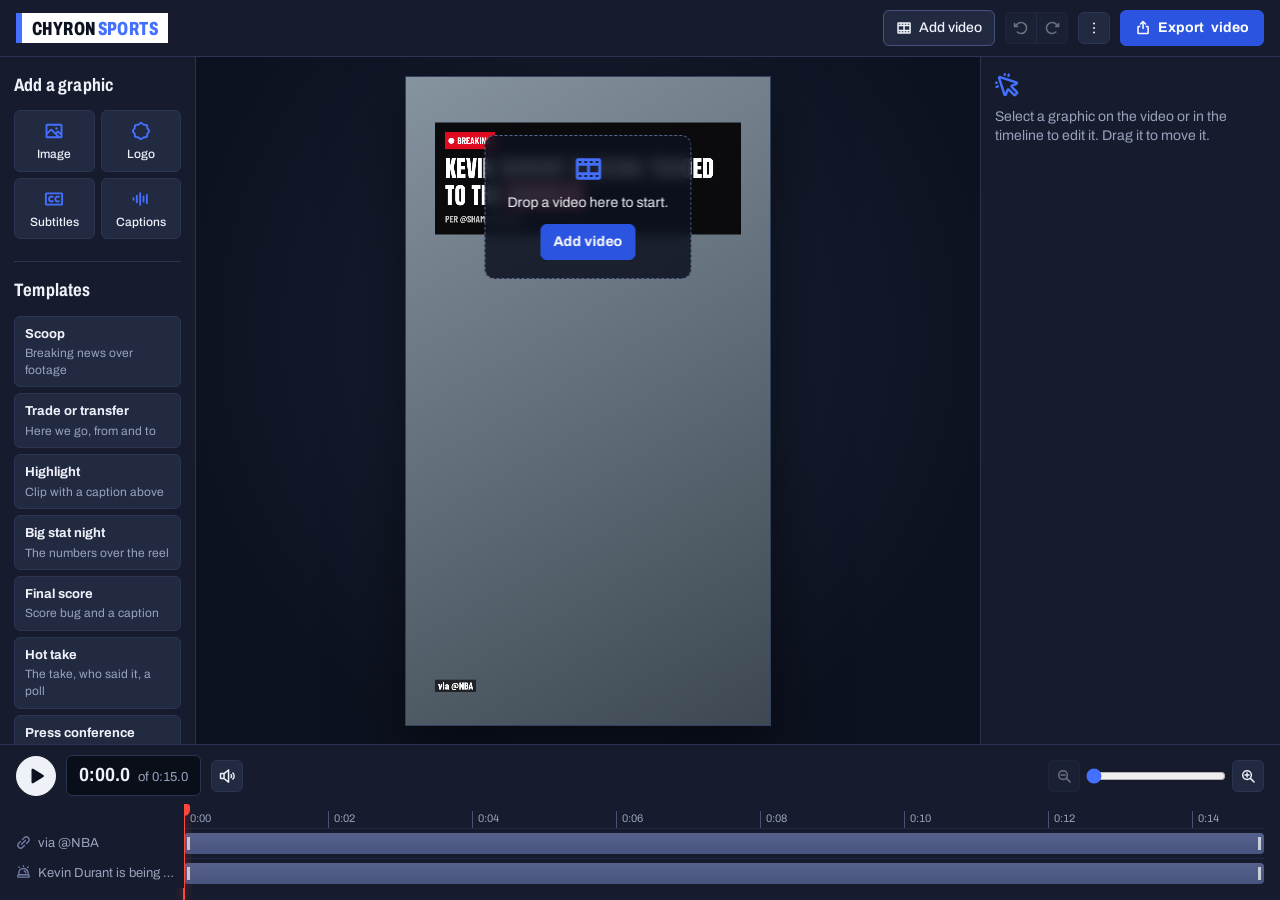
==== sports.html @ 94bfd2e4 "Add Chyron Sports, a partner app for sports news and opinion videos sports.html runs the same editor" ====
<!doctype html>
<!-- Chyron Sports: the same app as index.html, with sports graphics and templates. Keep the two pages in step. -->
<html lang="en" data-edition="sports">
<head>
<meta charset="utf-8">
<meta name="viewport" content="width=device-width, initial-scale=1, viewport-fit=cover">
<title>Chyron Sports — sports graphics for video</title>
<link rel="preconnect" href="https://fonts.googleapis.com">
<link rel="preconnect" href="https://fonts.gstatic.com" crossorigin>
<link href="https://fonts.googleapis.com/css2?family=Anton&family=Archivo:wdth,wght@62..125,400..800&family=Barlow+Condensed:wght@700&family=Inter+Tight:wght@800&family=Space+Mono:wght@700&family=Newsreader:opsz,wght@6..72,600&family=Oswald:wght@700&display=swap" rel="stylesheet">
<link rel="stylesheet" href="style.css">
<link rel="manifest" href="sports.webmanifest">
<link rel="icon" href="icons/sports-192.png">
<link rel="apple-touch-icon" href="icons/sports-apple-touch-icon.png">
<meta name="theme-color" content="#161c2d">
</head>
<body>

<header class="bar">
  <h1><span>Chyron <em>Sports</em></span></h1>
  <button id="open" class="lead" aria-label="Add video"><svg class="ic" aria-hidden="true"><use href="#i-video"/></svg><span class="lbl">Add video</span></button>
  <span class="pair">
    <button id="undo" class="icon" title="Undo" aria-label="Undo" disabled><svg class="ic" aria-hidden="true"><use href="#i-undo"/></svg></button>
    <button id="redo" class="icon" title="Redo" aria-label="Redo" disabled><svg class="ic" aria-hidden="true"><use href="#i-redo"/></svg></button>
  </span>
  <!-- On a phone these fold into the More menu; on a computer they sit in the bar. -->
  <div class="more" id="more">
    <details class="menu" id="projectMenu">
      <summary><svg class="ic" aria-hidden="true"><use href="#i-folder"/></svg>Project<svg class="ic" aria-hidden="true"><use href="#i-caret"/></svg></summary>
      <div>
        <button id="newProject"><svg class="ic" aria-hidden="true"><use href="#i-new"/></svg>New project</button>
        <button id="openProject"><svg class="ic" aria-hidden="true"><use href="#i-open"/></svg>Open project file</button>
        <button id="saveProject"><svg class="ic" aria-hidden="true"><use href="#i-save"/></svg>Save project file</button>
      </div>
    </details>
    <button id="brandBtn"><svg class="ic" aria-hidden="true"><use href="#i-palette"/></svg>Brand kit</button>
    <label class="inline"><span class="lab">Shape</span>
      <select id="format">
        <option value="9:16">Vertical 9:16</option>
        <option value="4:5">Portrait 4:5</option>
        <option value="1:1">Square 1:1</option>
        <option value="16:9">Wide 16:9</option>
      </select>
    </label>
    <label class="inline"><span class="lab">Video</span>
      <select id="fit">
        <option value="cover">Fill the frame</option>
        <option value="contain">Fit inside</option>
      </select>
    </label>
    <label class="inline" title="Shade where each app's buttons and captions cover a vertical video"><span class="lab">Safe zones</span>
      <select id="safeZones">
        <option value="">No safe zones</option>
        <option value="tiktok">TikTok safe zones</option>
        <option value="reels">Reels safe zones</option>
        <option value="shorts">Shorts safe zones</option>
      </select>
    </label>
    <span class="spacer"></span>
    <button id="keysBtn" class="icon" title="Keyboard shortcuts (?)" aria-label="Keyboard shortcuts"><svg class="ic" aria-hidden="true"><use href="#i-keys"/></svg><span class="in-menu">Keyboard shortcuts</span></button>
    <button id="install" hidden title="Install app" aria-label="Install app"><svg class="ic" aria-hidden="true"><use href="#i-install"/></svg><span class="lab">Install app</span></button>
    <button id="still"><svg class="ic" aria-hidden="true"><use href="#i-camera"/></svg>Cover image</button>
  </div>
  <button id="moreBtn" class="icon" aria-label="More" aria-expanded="false" aria-controls="more"><svg class="ic" aria-hidden="true"><use href="#i-more"/></svg></button>
  <button id="export" class="primary"><svg class="ic" aria-hidden="true"><use href="#i-export"/></svg>Export<span class="lbl"> video</span></button>
</header>

<main>
  <aside class="add" id="addPanel">
    <button id="closeAdd" class="icon sheet-close" aria-label="Close"><svg class="ic" aria-hidden="true"><use href="#i-x"/></svg></button>
    <h2>Add a graphic</h2>
    <div class="tiles">
      <button id="addImage" class="tile"><svg class="ic" aria-hidden="true"><use href="#i-image"/></svg>Image</button>
      <button id="addLogo" class="tile"><svg class="ic" aria-hidden="true"><use href="#i-logo"/></svg>Logo</button>
      <button id="addSubs" class="tile" title="Add subtitles from an SRT file"><svg class="ic" aria-hidden="true"><use href="#i-subs"/></svg>Subtitles</button>
      <button id="addCaptions" class="tile" title="Make captions from the speech, on this device"><svg class="ic" aria-hidden="true"><use href="#i-wave"/></svg>Captions</button>
    </div>
    <h2>Templates</h2>
    <div id="templates" class="templates"></div>

    <h2>Sports graphics</h2>
    <button data-add="scoop"><span class="thumb t-scoop"><i><em></em>Breaking</i><b>Durant traded to <em>Houston</em></b></span>Scoop card</button>
    <button data-add="score"><span class="thumb t-score"><b><i></i>LAL 102<i class="t2"></i>BOS 99<em>Q4 2:13</em></b></span>Score bug</button>
    <button data-add="stat"><span class="thumb t-stat"><b>50<small>PTS</small></b><b>12<small>REB</small></b><b>9<small>AST</small></b></span>Stat card</button>
    <button data-add="deal"><span class="thumb t-deal"><i>Here we go</i><b>Kylian Mbappé</b><small>PSG → Real Madrid</small></span>Trade or transfer</button>
    <button data-add="stamp"><span class="thumb t-stamp"><b>Here we go</b></span>Stamp</button>
    <button data-add="breaking" class="keep"><span class="thumb t-breaking"><b>Breaking</b></span>Breaking tag</button>
    <button data-add="caption"><span class="thumb t-caption"><b>He really did <em>that</em></b></span>Top caption</button>
    <button data-add="take" class="keep"><span class="thumb t-take"><b>Not a <em>top five</em> player</b></span>Hot take</button>
    <button data-add="situation" class="keep"><span class="thumb t-situation"><b><em></em>Q4 · 0:03 · Down 2</b></span>Game situation</button>
    <button data-add="status" class="keep"><span class="thumb t-breaking"><b>Out · Hamstring</b></span>Status tag</button>
    <button data-add="player"><span class="thumb t-player"><b>#23 LeBron James</b><i>Lakers · Forward</i></span>Player name bar</button>
    <button data-add="host" class="keep"><span class="thumb t-lower"><b>Stephen A. Smith</b><i><em>//</em> First Take</i></span>Show name bar</button>
    <button data-add="poll" class="keep"><span class="thumb t-poll"><b>Agree or disagree?</b></span>Poll prompt</button>
    <button data-add="via" class="keep"><span class="thumb t-credit"><b>via @NBA</b></span>Clip credit</button>

    <h2>News graphics</h2>
    <button data-add="headline" class="keep"><span class="thumb t-headline"><b>Council caps</b><b>rent hikes</b></span>Headline</button>
    <button data-add="quote" class="keep"><span class="thumb t-quote"><span><i>&gt; Maria Alvarez</i><b>“Tonight we <em>acted</em>.”</b></span></span>Quote</button>
    <button data-add="text" class="keep"><span class="thumb t-text"><b>Plain text</b></span>Plain text</button>
    <button data-add="cover"><span class="thumb t-cover"><b></b></span>Cover (solid or blur)</button>

    <h2>Saved styles</h2>
    <div id="styles" class="lib"></div>

    <h2>Layouts</h2>
    <button id="saveLayout" class="plain"><svg class="ic" aria-hidden="true"><use href="#i-layout"/></svg>Save this layout</button>
    <div id="layouts" class="lib"></div>
  </aside>

  <section class="stage" id="stageArea">
    <canvas class="ghost" id="ghost" hidden aria-hidden="true"></canvas>
    <!-- Phone only: rails in the space beside a tall video. -->
    <div class="rail" id="addRail" aria-label="Add a graphic">
      <button data-add="scoop"><svg class="ic" aria-hidden="true"><use href="#i-scoop"/></svg><span>Scoop</span></button>
      <button data-add="score"><svg class="ic" aria-hidden="true"><use href="#i-score"/></svg><span>Score</span></button>
      <button data-add="stat"><svg class="ic" aria-hidden="true"><use href="#i-stat"/></svg><span>Stat</span></button>
      <button data-add="deal"><svg class="ic" aria-hidden="true"><use href="#i-deal"/></svg><span>Trade</span></button>
      <button data-add="stamp"><svg class="ic" aria-hidden="true"><use href="#i-stamp"/></svg><span>Stamp</span></button>
      <button data-add="caption"><svg class="ic" aria-hidden="true"><use href="#i-headline"/></svg><span>Caption</span></button>
      <button data-add="player"><svg class="ic" aria-hidden="true"><use href="#i-lower"/></svg><span>Name</span></button>
      <button data-add="cover"><svg class="ic" aria-hidden="true"><use href="#i-cover"/></svg><span>Cover</span></button>
      <button id="moreAdd"><svg class="ic" aria-hidden="true"><use href="#i-plus"/></svg><span>More</span></button>
    </div>
    <div class="wrap" id="wrap">
      <canvas id="stage" width="1080" height="1920"></canvas>
      <div class="guide v" id="guideV" hidden></div>
      <div class="guide h" id="guideH" hidden></div>
      <div class="place-over" id="placeOver" hidden aria-label="Place on screen"></div>
      <div class="safe" id="safe" hidden aria-hidden="true"></div>
      <div class="sel" id="sel" hidden><i class="grip" title="Drag to change width"></i><i class="vgrip" title="Drag to change height"></i></div>
      <div class="empty" id="empty">
        <svg class="ic" aria-hidden="true"><use href="#i-video"/></svg>
        <p id="emptyMsg">Drop a video here to start.</p>
        <button id="open2" class="primary">Add video</button>
      </div>
    </div>
    <div class="rail" id="toolRail">
      <div id="railNone">
        <button data-proxy="still"><svg class="ic" aria-hidden="true"><use href="#i-camera"/></svg><span>Frame</span></button>
        <button data-proxy="brandBtn"><svg class="ic" aria-hidden="true"><use href="#i-palette"/></svg><span>Brand</span></button>
      </div>
      <div id="railGraphic" hidden>
        <button id="railPlace"><svg class="ic" aria-hidden="true"><use href="#i-place"/></svg><span>Place</span></button>
        <button data-proxy="dup"><svg class="ic" aria-hidden="true"><use href="#i-copy"/></svg><span>Copy</span></button>
        <button data-proxy="front"><svg class="ic" aria-hidden="true"><use href="#i-front"/></svg><span>Front</span></button>
        <button data-proxy="saveStyle"><svg class="ic" aria-hidden="true"><use href="#i-style"/></svg><span>Style</span></button>
        <button data-proxy="del" class="danger"><svg class="ic" aria-hidden="true"><use href="#i-trash"/></svg><span>Delete</span></button>
      </div>
      <div id="railClip" hidden>
        <button data-proxy="split"><svg class="ic" aria-hidden="true"><use href="#i-split"/></svg><span>Split</span></button>
        <button data-proxy="earlier"><svg class="ic" aria-hidden="true"><use href="#i-earlier"/></svg><span>Earlier</span></button>
        <button data-proxy="later"><svg class="ic" aria-hidden="true"><use href="#i-later"/></svg><span>Later</span></button>
        <button data-proxy="delClip" class="danger"><svg class="ic" aria-hidden="true"><use href="#i-trash"/></svg><span>Remove</span></button>
      </div>
    </div>
  </section>

  <aside class="inspector">
    <p id="noSel" class="hint"><svg class="ic" aria-hidden="true"><use href="#i-select"/></svg>Select a graphic on the video or in the timeline to edit it. Drag it to move it.</p>

    <form id="props" hidden onsubmit="return false">
      <h2 id="propTitle">Headline</h2>
      <label class="f" data-group="text" data-for="lines lower quote text score stat scoop deal stamp"><span id="textLabel">Text</span><textarea data-k="text" rows="3"></textarea>
        <small data-for="lines quote text scoop deal">Put *asterisks* around words to highlight them.</small></label>
      <button type="button" id="markWord" class="mark" data-group="text" data-for="lines quote text scoop deal" title="Highlight the selected word" aria-label="Highlight the selected word"><svg class="ic" aria-hidden="true"><use href="#i-marker"/></svg><span class="w">Highlight selected word</span></button>
      <label class="f" data-group="text" data-for="scoop deal"><span>Tag</span><input data-k="tag" type="text" list="tagIdeas"></label>
      <datalist id="tagIdeas"><option>Breaking</option><option>Report</option><option>Sources</option><option>Official</option><option>Here we go</option><option>Trade</option><option>Done deal</option><option>Rumor</option></datalist>
      <label class="f" data-group="text" data-for="lower quote score stat scoop deal"><span id="subLabel">Title</span><input data-k="sub" type="text"></label>
      <label class="f" data-group="text" data-for="deal"><span>Terms</span><input data-k="note" type="text"></label>
      <label class="f" data-group="text" data-subs="only">Background
        <select data-k="kind">
          <option value="lines">Box behind each line</option>
          <option value="text">None, with a soft shadow</option>
        </select>
      </label>
      <button type="button" id="openTranscript" class="wide" data-group="text" data-subs="only"><svg class="ic" aria-hidden="true"><use href="#i-transcript"/></svg>Edit as transcript</button>
      <label class="check" data-group="text" data-subs="only"><input data-k="karaoke" type="checkbox"> Highlight each word as it’s spoken</label>
      <label class="f" data-group="text" data-subs="only">Subtitles follow
        <select data-k="follow">
          <option value="footage">The video they were made for</option>
          <option value="timeline">The finished timeline</option>
        </select>
        <small>Following the video keeps them in sync when you trim, split or move clips. Choose the timeline for subtitles made from the edited video.</small></label>
      <label class="f" data-group="text" data-subs="only">Shift timing (seconds)<input data-k="offset" type="number" step="0.1">
        <small>Use a negative number if the subtitles appear late.</small></label>
      <button type="button" id="replaceImage" class="wide" data-group="text" data-for="image"><svg class="ic" aria-hidden="true"><use href="#i-swap"/></svg>Replace image</button>

      <label class="f" data-group="style" data-for="solid gradient blur"><span class="w">Cover style</span><select data-k="kind" data-chips="fill" aria-label="Cover style">
          <option value="solid">Solid</option>
          <option value="blur">Blur</option>
        </select></label>
      <label class="f" data-group="style" data-for="lines lower quote text score stat scoop deal stamp"><span class="w">Typeface</span><select data-k="font" data-chips="font"></select></label>
      <label class="f" data-group="style" data-for="lines quote text scoop deal"><span class="w">Highlighted words</span><select data-k="hl" aria-label="Highlighted words">
        <option value="box">Highlight</option>
        <option value="color">In color</option>
        <option value="underline">Underlined</option>
      </select></label>
      <label class="f" data-group="style" data-for="lower quote"><span class="w">Look</span><select data-k="look" aria-label="Look">
        <option value="marker">Marker</option>
        <option value="classic">Classic</option>
      </select></label>
      <label class="f" data-group="style" data-for="lower quote score stat scoop deal"><span class="w mini" id="subFontLabel">Title typeface</span><select data-k="subFont" data-chips="font" aria-label="Second line typeface"></select></label>
      <div class="f cued" data-group="style" data-for="lines lower quote text score stat scoop deal stamp"><span class="w">Text size</span><span class="fi fi-size" title="Text size" aria-hidden="true"><small>A</small>A</span>
        <div class="num"><button type="button" data-step="-2" aria-label="Smaller">−</button><label class="num-box"><input data-k="size" min="18" max="220" step="1" type="number" inputmode="numeric" aria-label="Text size"></label><button type="button" data-step="2" aria-label="Bigger">+</button></div>
      </div>
      <div class="f cued" data-group="style"><span class="w">Width</span><svg class="ic fi" aria-hidden="true"><use href="#i-width"/></svg>
        <div class="num"><button type="button" data-step="-5" aria-label="Smaller">−</button><label class="num-box"><input data-k="width" data-scale="100" min="5" max="100" step="1" type="number" inputmode="numeric" aria-label="Width"><i>%</i></label><button type="button" data-step="5" aria-label="Bigger">+</button></div>
      </div>
      <div class="f cued" data-group="style" data-for="solid gradient blur"><span class="w">Height</span><svg class="ic fi" aria-hidden="true"><use href="#i-height"/></svg>
        <div class="num"><button type="button" data-step="-5" aria-label="Shorter">−</button><label class="num-box"><input data-k="h" data-scale="100" min="2" max="100" step="1" type="number" inputmode="numeric" aria-label="Height"><i>%</i></label><button type="button" data-step="5" aria-label="Taller">+</button></div>
      </div>
      <label class="f cued" data-group="style" data-for="blur"><span class="w">Blur strength</span><svg class="ic fi" aria-hidden="true"><use href="#i-fill-blur"/></svg><input data-k="blur" type="range" min="0" max="1" step="0.05" aria-label="Blur strength"></label>
      <label class="f cued" data-group="style" data-for="solid blur"><span class="w">Soft edges</span><svg class="ic fi" aria-hidden="true"><use href="#i-feather"/></svg><input data-k="feather" type="range" min="0" max="1" step="0.05" aria-label="Soft edges"></label>
      <label class="f" data-group="style" data-for="solid blur"><span class="w">Which edges</span><select data-k="edges" data-chips="edges" aria-label="Soften which edges">
          <option value="all">All sides</option>
          <option value="top">Top</option>
          <option value="bottom">Bottom</option>
          <option value="left">Left</option>
          <option value="right">Right</option>
        </select></label>
      <label class="f cued" data-group="style" data-for="stamp"><span class="w">Tilt</span><svg class="ic fi" aria-hidden="true"><use href="#i-stamp"/></svg><input data-k="tilt" type="range" min="-15" max="15" step="1" aria-label="Tilt"></label>
      <div class="f" data-group="style" data-for="lines lower quote text score stat scoop deal stamp"><span class="w">Alignment</span>
        <div class="seg" id="align">
          <button type="button" data-v="left" title="Left" aria-label="Align left"><svg class="ic" aria-hidden="true"><use href="#i-left"/></svg></button>
          <button type="button" data-v="center" title="Center" aria-label="Align center"><svg class="ic" aria-hidden="true"><use href="#i-center"/></svg></button>
          <button type="button" data-v="right" title="Right" aria-label="Align right"><svg class="ic" aria-hidden="true"><use href="#i-right"/></svg></button>
        </div>
      </div>
      <div class="f place-f" data-group="style"><span class="w">Place on screen</span>
        <div class="place" id="place" role="group" aria-label="Place on screen"></div>
      </div>
      <label class="check caps" data-group="style" data-for="lines lower quote text score stat scoop deal stamp" title="All capitals"><input data-k="upper" type="checkbox"> <span class="w">All capitals</span><b class="caps-ic" aria-hidden="true">AA</b></label>
      <label class="check" data-group="style" data-for="lines"><input data-k="dot" type="checkbox"> Dot before the text</label>

      <div class="f" data-group="color" data-for="lines lower quote text solid score stat scoop deal stamp"><span class="w">Colors</span>
        <div class="looks" id="looks" data-for="lines lower quote text solid score stat scoop deal stamp"></div>
        <div class="colors">
          <label data-for="lines lower quote text score stat scoop deal stamp" title="Text color"><span>Text</span><input data-k="color" type="color"></label>
          <label data-for="lines lower quote solid score stat scoop deal stamp" title="Box color"><span>Box</span><input data-k="bg" type="color"></label>
          <label data-for="lines lower quote text score stat scoop deal" title="Highlight color"><span id="accentLabel">Highlight</span><input data-k="accent" type="color"></label>
          <label data-for="score" title="First team's color"><span>Team 1</span><input data-k="team1" type="color"></label>
          <label data-for="score" title="Second team's color"><span>Team 2</span><input data-k="team2" type="color"></label>
        </div>
        <div class="brand-dots" id="brandDots"></div>
      </div>
      <label class="f cued" data-group="color" data-for="lines lower quote solid score stat scoop deal stamp"><span class="w">Box opacity</span><svg class="ic fi" aria-hidden="true"><use href="#i-opacity"/></svg><input data-k="bgAlpha" type="range" min="0" max="1" step="0.05" aria-label="Box opacity"></label>
      <label class="f cued" data-group="color" data-for="image"><span class="w">Opacity</span><svg class="ic fi" aria-hidden="true"><use href="#i-opacity"/></svg><input data-k="alpha" type="range" min="0.05" max="1" step="0.05" aria-label="Opacity"></label>
      <label class="f cued" data-group="color" data-for="lines quote image solid blur score stat scoop deal stamp"><span class="w">Rounded corners</span><svg class="ic fi" aria-hidden="true"><use href="#i-corner"/></svg><input data-k="radius" type="range" min="0" max="1" step="0.05" aria-label="Rounded corners"></label>

      <div class="group" id="timing" data-group="timing" data-subs="hide">
        <div class="f"><span class="w">On screen</span>
          <div class="times span-times">
            <label>From<input data-k="start" data-time type="text" inputmode="decimal" autocomplete="off"></label>
            <label>To<input data-k="end" data-time type="text" inputmode="decimal" autocomplete="off"></label>
          </div>
          <div class="here">
            <button type="button" id="startHere" title="Start at the playhead"><svg class="ic" aria-hidden="true"><use href="#i-enter"/></svg>Start here</button>
            <button type="button" id="endHere" title="End at the playhead">End here<svg class="ic" aria-hidden="true"><use href="#i-exit"/></svg></button>
          </div>
          <button type="button" id="whole" class="wide" title="Show for the whole video" aria-label="Show for the whole video"><svg class="ic" aria-hidden="true"><use href="#i-whole"/></svg><span class="w">Show for the whole video</span></button>
        </div>
        <div class="f"><span class="w">Animation</span>
          <div class="times">
            <label class="move"><span class="w">Entrance</span><span class="fi fi-txt" aria-hidden="true">In</span>
              <select data-k="anim" data-chips="anim" aria-label="Entrance">
                <option value="none">None</option>
                <option value="fade">Fade in</option>
                <option value="rise">Rise up</option>
                <option value="wipe">Wipe across</option>
                <option value="slide">Slide in</option>
                <option value="marker">Highlighter</option>
                <option value="type">Typewriter</option>
                <option value="pop">Pop in</option>
              </select>
            </label>
            <label class="move"><span class="w">Exit</span><span class="fi fi-txt" aria-hidden="true">Out</span>
              <select data-k="out" data-chips="anim" aria-label="Exit">
                <option value="none">None</option>
                <option value="fade">Fade out</option>
                <option value="rise">Drop down</option>
                <option value="wipe">Wipe away</option>
                <option value="slide">Slide out</option>
                <option value="marker">Highlighter off</option>
                <option value="type">Backspace</option>
                <option value="pop">Pop out</option>
              </select>
            </label>
          </div>
          <select data-k="speed" data-num data-chips="speed" class="wide" aria-label="Speed">
            <option value="0.25">Quick</option>
            <option value="0.45">Normal speed</option>
            <option value="0.9">Slow</option>
          </select>
        </div>
      </div>
      <div class="actions">
        <button type="button" id="dup"><svg class="ic" aria-hidden="true"><use href="#i-copy"/></svg>Duplicate</button>
        <button type="button" id="front"><svg class="ic" aria-hidden="true"><use href="#i-front"/></svg>Bring to front</button>
        <button type="button" id="saveStyle"><svg class="ic" aria-hidden="true"><use href="#i-style"/></svg>Save as a style</button>
        <button type="button" id="del" class="danger"><svg class="ic" aria-hidden="true"><use href="#i-trash"/></svg>Delete</button>
      </div>
    </form>

    <form id="clipProps" hidden onsubmit="return false">
      <h2 id="clipTitle">Clip</h2>
      <div class="f">Use this part of the video
        <div class="times">
          <label>From<input data-c="in" data-time type="text" inputmode="decimal" autocomplete="off"></label>
          <label>To<input data-c="out" data-time type="text" inputmode="decimal" autocomplete="off"></label>
        </div>
        <small>You can also drag either end of the clip in the timeline.</small>
      </div>
      <label class="check"><input data-c="muted" type="checkbox"> Mute this clip’s sound</label>
      <div class="f framing"><span class="w">Framing</span>
        <small class="keep">Drag the video to move it in the frame. Pinch or scroll to zoom. Change it at another moment and a keyframe is added there.</small>
        <div class="key-row">
          <button type="button" id="prevKey" class="icon" title="Previous keyframe" aria-label="Previous keyframe"><svg class="ic" aria-hidden="true"><use href="#i-prev"/></svg></button>
          <button type="button" id="keyHere" class="icon" title="Keyframe at the playhead" aria-label="Keyframe at the playhead" aria-pressed="false"><svg class="ic" aria-hidden="true"><use href="#i-key"/></svg></button>
          <button type="button" id="nextKey" class="icon" title="Next keyframe" aria-label="Next keyframe"><svg class="ic" aria-hidden="true"><use href="#i-next"/></svg></button>
          <div class="seg" id="keyMove" title="How the framing gets to this keyframe">
            <button type="button" data-v="jump" title="Jump: hold, then cut to this framing" aria-label="Jump to this framing"><svg class="ic" aria-hidden="true"><use href="#i-jump"/></svg><span class="w">Jump</span></button>
            <button type="button" data-v="glide" title="Glide: move smoothly from the keyframe before" aria-label="Glide to this framing"><svg class="ic" aria-hidden="true"><use href="#i-glide"/></svg><span class="w">Glide</span></button>
          </div>
        </div>
        <div class="zoom-row">
          <span class="w">Zoom</span><svg class="ic fi" aria-hidden="true"><use href="#i-zoom"/></svg>
          <div class="num"><button type="button" data-step="-10" aria-label="Zoom out">−</button><label class="num-box"><input id="clipZoom" min="100" max="500" step="1" type="number" inputmode="numeric" aria-label="Zoom"><i>%</i></label><button type="button" data-step="10" aria-label="Zoom in">+</button></div>
          <button type="button" id="resetFrame" class="icon" title="Reset framing and remove keyframes" aria-label="Reset framing"><svg class="ic" aria-hidden="true"><use href="#i-reset"/></svg></button>
        </div>
      </div>
      <div class="actions">
        <button type="button" id="split"><svg class="ic" aria-hidden="true"><use href="#i-split"/></svg>Split at playhead</button>
        <button type="button" id="earlier"><svg class="ic" aria-hidden="true"><use href="#i-earlier"/></svg>Move earlier</button>
        <button type="button" id="later"><svg class="ic" aria-hidden="true"><use href="#i-later"/></svg>Move later</button>
        <button type="button" id="delClip" class="danger"><svg class="ic" aria-hidden="true"><use href="#i-trash"/></svg>Remove clip</button>
      </div>
    </form>

    <!-- Phone only: picks which group of settings the panel shows. -->
    <nav class="edit-tabs" id="editTabs" hidden aria-label="Edit">
      <button type="button" data-tab="text"><svg class="ic" aria-hidden="true"><use href="#i-text"/></svg>Text</button>
      <button type="button" data-tab="style"><span class="aa" aria-hidden="true">Aa</span>Style</button>
      <button type="button" data-tab="color"><svg class="ic" aria-hidden="true"><use href="#i-palette"/></svg>Color</button>
      <button type="button" data-tab="timing"><svg class="ic" aria-hidden="true"><use href="#i-clock"/></svg>Timing</button>
    </nav>
  </aside>
</main>

<footer class="timeline">
  <div class="transport">
    <button id="play" title="Play (Space)" aria-label="Play"></button>
    <span class="timecode"><b id="time">0:00.0</b><span id="total">0:00.0</span></span>
    <button id="mute" class="icon" title="Mute" aria-label="Mute"></button>
    <div class="tl-zoom" title="Zoom the timeline (or pinch it)">
      <button id="tlOut" class="icon" aria-label="Zoom timeline out"><svg class="ic" aria-hidden="true"><use href="#i-zoom-out"/></svg></button>
      <input id="tlZoom" type="range" min="0" max="1" step="0.01" value="0" aria-label="Timeline zoom">
      <button id="tlIn" class="icon" aria-label="Zoom timeline in"><svg class="ic" aria-hidden="true"><use href="#i-zoom"/></svg></button>
    </div>
  </div>
  <div class="tracks" id="tracks">
    <div class="row ruler-row"><span></span><div class="ruler" id="ruler"></div></div>
    <div id="rows"></div>
    <div class="lanes"><div class="playhead" id="playhead"></div></div>
  </div>
</footer>

<dialog id="brand">
  <button type="button" id="brandClose" class="icon dlg-close" aria-label="Close brand kit"><svg class="ic" aria-hidden="true"><use href="#i-x"/></svg></button>
  <h2>Brand kit</h2>
  <p class="hint">New graphics start with these. Changing a color or typeface here also updates the graphics that use it.</p>
  <div class="f">Colors
    <div class="colors">
      <label>Dark<input data-b="dark" type="color"></label>
      <label>Light<input data-b="light" type="color"></label>
      <label>Main<input data-b="main" type="color"></label>
      <label>Accent<input data-b="accent" type="color"></label>
      <label>Extra<input data-b="extra" type="color"></label>
    </div>
  </div>
  <label class="f">Headline typeface<select data-b="head"></select></label>
  <label class="f">Text typeface<select data-b="body"></select></label>
  <div class="f">More fonts
    <div id="fontList" class="lib"></div>
    <form id="googleForm" class="lib-row">
      <input id="googleName" list="googleIdeas" placeholder="Google font name" aria-label="Google font name">
      <button><svg class="ic" aria-hidden="true"><use href="#i-plus"/></svg>Google</button>
    </form>
    <datalist id="googleIdeas">
      <option>Bebas Neue</option><option>League Gothic</option><option>Fjalla One</option><option>Big Shoulders Display</option>
      <option>Montserrat</option><option>Poppins</option><option>Inter</option><option>Roboto Condensed</option>
      <option>Playfair Display</option><option>Libre Franklin</option><option>Space Grotesk</option><option>DM Serif Display</option>
    </datalist>
    <form id="adobeForm" class="lib-row">
      <input id="adobeId" placeholder="Adobe Fonts project ID" aria-label="Adobe Fonts project ID">
      <button><svg class="ic" aria-hidden="true"><use href="#i-plus"/></svg>Adobe</button>
    </form>
    <small>For Adobe Fonts, add the fonts to a web project on fonts.adobe.com, then paste that project’s ID here.</small>
    <button type="button" id="addFont" class="wide"><svg class="ic" aria-hidden="true"><use href="#i-upload"/></svg>Add a font file</button>
  </div>
  <div class="f">Logo
    <div class="logo-row">
      <img id="logoPreview" alt="Your logo" hidden>
      <button type="button" id="chooseLogo"><svg class="ic" aria-hidden="true"><use href="#i-image"/></svg>Choose logo</button>
      <button type="button" id="removeLogo" hidden>Remove logo</button>
    </div>
  </div>
  <div class="actions"><button type="button" id="brandDone" class="primary">Done</button></div>
</dialog>

<dialog id="transcript" class="transcript" aria-labelledby="trTitle">
  <div class="tr-head">
    <h2 id="trTitle">Transcript</h2>
    <span id="trCount"></span>
    <button type="button" id="trClose" class="icon" aria-label="Close transcript"><svg class="ic" aria-hidden="true"><use href="#i-x"/></svg></button>
  </div>
  <p class="hint">Edit any line. To split one, put the cursor where it should break and tap <svg class="ic" aria-hidden="true"><use href="#i-split"/></svg>. Tap a time to play that line.</p>
  <div class="tr-lines" id="trLines"></div>
</dialog>

<dialog id="keys" aria-labelledby="keysTitle">
  <h2 id="keysTitle">Keyboard shortcuts</h2>
  <dl class="keys">
    <dt><kbd>Space</kbd></dt><dd>Play or pause</dd>
    <dt><kbd>←</kbd> <kbd>→</kbd></dt><dd>Step the playhead a tenth of a second (with a graphic selected, these nudge it instead; use <kbd>,</kbd> <kbd>.</kbd>)</dd>
    <dt><kbd>Shift</kbd> + step</dt><dd>A whole second (or a bigger nudge)</dd>
    <dt><kbd>Home</kbd> <kbd>End</kbd></dt><dd>Go to the start or end</dd>
    <dt><kbd>S</kbd></dt><dd>Split the clip at the playhead</dd>
    <dt><kbd>[</kbd> <kbd>]</kbd></dt><dd>Start or end the selected graphic at the playhead</dd>
    <dt><kbd>⌘</kbd> <kbd>D</kbd></dt><dd>Duplicate the selected graphic</dd>
    <dt><kbd>Delete</kbd></dt><dd>Delete what's selected</dd>
    <dt><kbd>⌘</kbd> <kbd>Z</kbd></dt><dd>Undo (add <kbd>Shift</kbd> to redo)</dd>
    <dt><kbd>⌘</kbd> + scroll</dt><dd>Zoom the timeline (or pinch the trackpad)</dd>
    <dt><kbd>?</kbd></dt><dd>Show this list</dd>
  </dl>
  <div class="actions"><button type="button" id="keysDone" class="primary">Done</button></div>
</dialog>

<dialog id="captionDlg">
  <h2>Auto captions</h2>
  <p class="hint">Chyron listens to the English speech in the video and writes captions, right here on this device. The audio is never uploaded. The first time, the speech model downloads once (Accurate about 250 MB, Fast about 80 MB); after that it works offline.</p>
  <div class="f">Quality
    <div class="seg" id="capQuality">
      <button type="button" data-v="accurate">Accurate</button>
      <button type="button" data-v="fast">Fast</button>
    </div>
  </div>
  <div class="f">Look
    <div class="seg" id="capLook">
      <button type="button" data-v="lines">Lines</button>
      <button type="button" data-v="words">Word by word</button>
    </div>
  </div>
  <div class="f">Words per caption
    <div class="num"><button type="button" data-step="-1" aria-label="Fewer words">−</button><label class="num-box"><input id="capWords" min="1" max="12" step="1" type="number" inputmode="numeric" aria-label="Words per caption"></label><button type="button" data-step="1" aria-label="More words">+</button></div>
  </div>
  <div class="model-store" id="modelStore" hidden>
    <span id="modelInfo">Speech model saved on this device</span>
    <button type="button" id="modelRemove" class="danger">Remove</button>
  </div>
  <div class="cap-status" id="capStatus" hidden>
    <p id="capMsg"></p>
    <div class="progress" id="capBar"><i></i></div>
  </div>
  <div class="actions">
    <button id="capCancel">Cancel</button>
    <button id="capGo" class="primary">Make captions</button>
  </div>
</dialog>

<dialog id="exportDlg">
  <h2>Export video</h2>
  <p class="hint">Pick the shapes to make. Graphics keep their places in the frame, and each clip stays centred on the same part of its picture.</p>
  <div class="shape-pick" id="exportShapes"></div>
  <div class="actions">
    <button id="exportCancel">Cancel</button>
    <button id="exportGo" class="primary">Export</button>
  </div>
</dialog>

<dialog id="coverDlg" class="cover-dlg">
  <h2>Cover image</h2>
  <div class="cover-view"><canvas id="coverPreview" width="270" height="480"></canvas></div>
  <input id="coverTime" type="range" min="0" max="1" step="0.01" aria-label="Moment in the video">
  <div class="cover-strip" id="coverStrip"></div>
  <label class="check"><input id="coverGraphics" type="checkbox" checked> Include graphics</label>
  <div class="shape-pick" id="coverShapes"></div>
  <div class="actions">
    <button id="coverClose">Close</button>
    <button id="coverSave" class="primary">Save image</button>
  </div>
</dialog>

<div class="modal" id="exporting" hidden>
  <div class="card">
    <h2 id="exportTitle">Exporting your video</h2>
    <p id="exportMsg"></p>
    <div class="progress"><i id="progress"></i></div>
    <p id="exportTime" class="time"></p>
    <button id="cancel">Cancel export</button>
  </div>
</div>
<div class="modal" id="done" hidden>
  <div class="card">
    <h2 id="doneTitle">Your video is ready</h2>
    <p id="doneMsg">Choose Save Video in the share sheet to put it in Photos, or send it straight to an app.</p>
    <div class="actions">
      <button id="shareFile" class="primary"><svg class="ic" aria-hidden="true"><use href="#i-export"/></svg>Save or share</button>
      <button id="downloadFile">Download file</button>
      <button id="closeDone">Close</button>
    </div>
  </div>
</div>
<div class="toast" id="toast" hidden></div>

<input id="file" type="file" accept="video/*" multiple hidden>
<input id="imgFile" type="file" accept="image/*" hidden>
<input id="logoFile" type="file" accept="image/*" hidden>
<input id="fontFile" type="file" accept=".ttf,.otf,.woff,.woff2" hidden>
<input id="srtFile" type="file" accept=".srt,.vtt" hidden>
<input id="projFile" type="file" accept=".json,application/json" hidden>

<script src="vendor/mediabunny.min.js"></script>
<script src="icons.js"></script>
<script src="app.js"></script>
</body>
</html>
---- style.css ----
/* A control-room look: deep navy desk, signal blue for what is selected,
   tally-light red for the playhead and anything recording. */
:root {
  color-scheme: dark;
  --desk: #0d1220;
  --panel: #161c2d;
  --raised: #222a42;
  --raised-hi: #2c3655;
  --line: #2b3552;
  --ink: #eef1f8;
  --muted: #98a2bd;
  --signal: #4470ff;
  --signal-deep: #2b54e0;
  --tally: #ff473b;
  --flash: #ffd400;
  --label-w: 168px;
  --ease: 140ms ease-out;
}

* { box-sizing: border-box; }
[hidden] { display: none !important; }

html, body { height: 100%; margin: 0; }
body {
  display: grid;
  grid-template-rows: auto minmax(0, 1fr) auto;
  grid-template-columns: minmax(0, 1fr); /* wide content (a zoomed timeline) scrolls instead of widening the page */
  background: var(--desk);
  color: var(--ink);
  font: 14px/1.4 "Archivo", system-ui, sans-serif;
  overflow: hidden;
}

.ic { width: 1.15em; height: 1.15em; flex: none; vertical-align: -0.2em; }

/* Controls */
button, select, input, textarea { font: inherit; color: inherit; }
button, .menu summary {
  display: inline-flex;
  align-items: center;
  justify-content: center;
  gap: 7px;
  padding: 7px 12px;
  background: var(--raised);
  border: 1px solid var(--line);
  border-radius: 6px;
  font-weight: 500;
  cursor: pointer;
  transition: background var(--ease), border-color var(--ease), transform var(--ease);
}
button:hover, .menu summary:hover, .menu[open] summary { background: var(--raised-hi); border-color: #46527a; }
button:active { transform: translateY(1px); }
button.primary { background: var(--signal-deep); border-color: var(--signal-deep); color: #fff; font-weight: 700; }
button.primary:hover { background: #2448c4; border-color: #2448c4; }
button.danger { color: #ff8a80; }
button.danger:hover { background: #4a1f24; border-color: #7a2c30; }
button.icon { padding: 7px; }
button.active { color: var(--tally); }
button:disabled { opacity: 0.4; cursor: default; background: var(--raised); border-color: var(--line); transform: none; }
:focus-visible { outline: 2px solid var(--flash); outline-offset: 2px; }

select, input[type="text"], input[type="number"], input:not([type]), textarea {
  padding: 7px 9px;
  background: #0f1525;
  border: 1px solid var(--line);
  border-radius: 6px;
  color: var(--ink);
  transition: border-color var(--ease);
}
select:hover, input:hover, textarea:hover { border-color: #46527a; }
::placeholder { color: #6f7994; }
input[type="range"] { accent-color: var(--signal); }
input[type="checkbox"] { accent-color: var(--signal); width: 16px; height: 16px; }

/* Top bar */
.bar {
  display: flex;
  align-items: center;
  gap: 10px;
  padding: 10px 16px;
  background: var(--panel);
  border-bottom: 1px solid var(--line);
}
/* The wordmark is itself a little name bar, like the graphics the app makes. */
.bar h1 { margin: 0 10px 0 0; font-size: 19px; line-height: 1; }
.bar h1 span {
  display: block;
  padding: 6px 10px 5px;
  background: #fff;
  border-left: 6px solid var(--signal);
  color: #0d1220;
  font-weight: 800;
  font-stretch: 68%;
  letter-spacing: 0.02em;
  text-transform: uppercase;
}
.bar .spacer { flex: 1; }
/* On a computer the More group is invisible and its controls sit in the bar in this order. */
.more { display: contents; }
.bar .pair { order: 1; }
.more > .inline, .more > .spacer, #install, #still, #export { order: 2; }
#moreBtn, .rail, .sheet-close { display: none; }
.bar .lead { border-color: #46527a; }
.pair { display: inline-flex; }
.pair button:first-child { border-radius: 6px 0 0 6px; }
.pair button:last-child { border-radius: 0 6px 6px 0; margin-left: -1px; }
.inline { display: flex; align-items: center; gap: 7px; color: var(--muted); font-size: 13px; }
.bar button, .bar .inline { white-space: nowrap; }
/* On mid-size screens the menus' own wording is enough; drop their little names to fit the bar. */
@media (min-width: 1366px) and (max-width: 1600px) {
  .bar .inline .lab { display: none; }
  #install .lab { display: none; }
  #install { padding: 7px; }
}

.menu { position: relative; }
.menu summary { list-style: none; }
.menu summary::-webkit-details-marker { display: none; }
.menu summary .ic:last-child { width: 0.8em; margin-left: -2px; opacity: 0.7; }
.menu > div {
  position: absolute;
  top: calc(100% + 6px);
  left: 0;
  z-index: 5;
  display: grid;
  gap: 2px;
  width: max-content;
  padding: 6px;
  background: var(--raised);
  border: 1px solid #46527a;
  border-radius: 8px;
  box-shadow: 0 14px 34px rgba(0, 0, 0, 0.5);
}
.menu > div button { justify-content: flex-start; background: transparent; border-color: transparent; }
.menu > div button:hover { background: var(--raised-hi); }

/* Work area */
main {
  display: grid;
  grid-template-columns: 196px minmax(0, 1fr) 300px;
  min-height: 0;
}
aside { background: var(--panel); overflow-y: auto; padding: 16px 14px; scrollbar-width: thin; }
aside h2, .card h2, dialog h2 { margin: 0 0 12px; font-size: 18px; font-weight: 700; font-stretch: 78%; letter-spacing: 0.01em; }
.add { border-right: 1px solid var(--line); }
.add h2:not(:first-of-type) { margin-top: 22px; padding-top: 16px; border-top: 1px solid var(--line); }
.inspector { border-left: 1px solid var(--line); }

/* Graphic presets: each card previews the real look on a stand-in video frame. */
.add button[data-add] {
  display: block;
  width: 100%;
  margin-bottom: 10px;
  padding: 0 12px 8px;
  overflow: hidden;
  background: var(--raised);
  text-align: left;
  font-size: 13px;
}
.add button[data-add]:hover { border-color: var(--signal); transform: translateY(-1px); }
.add button[data-add]:hover .thumb { filter: brightness(1.12); }
.thumb {
  display: flex;
  flex-direction: column;
  align-items: flex-start;
  justify-content: center;
  height: 52px;
  margin: 0 -12px 7px;
  padding: 0 12px;
  background: #2c3446;
  line-height: 1;
  transition: filter var(--ease);
}
/* Previews follow the brand kit's colors and typefaces (set by renderBrand). */
.thumb b, .thumb i, .thumb em { font-style: normal; white-space: nowrap; }
.t-headline b { padding: 2px 5px; line-height: 1.2; background: var(--b-accent); color: var(--b-dark); font: 800 12px var(--b-head), sans-serif; letter-spacing: -0.02em; }
.t-label b, .t-credit b { padding: 2px 5px; background: var(--b-dark); color: var(--b-light); font: 700 9px var(--b-body), monospace; }
.t-label b { letter-spacing: 0.04em; text-transform: uppercase; }
.t-lower b { padding: 2px 5px; line-height: 1.2; background: var(--b-accent); color: var(--b-dark); font: 800 11px var(--b-head), sans-serif; }
.t-lower i { padding: 2px 5px; background: var(--b-dark); color: var(--b-light); font: 700 8px var(--b-body), monospace; }
.t-lower i em, .t-quote i { color: var(--b-accent); }
.t-quote { padding: 0 10px; }
.t-quote span { padding: 4px 7px 5px; background: var(--b-dark); border-top: 2px solid var(--b-accent); }
.t-quote i { display: block; margin-bottom: 3px; font: 700 7px var(--b-body), monospace; text-transform: uppercase; }
.t-quote b { color: var(--b-light); font: 800 11px var(--b-head), sans-serif; }
.t-quote b em { padding: 0 2px; background: var(--b-accent); color: var(--b-dark); }
.t-credit { justify-content: flex-end; padding-bottom: 7px; }
.t-cover { justify-content: flex-end; align-items: stretch; padding: 0; }
.t-cover b { height: 70%; background: linear-gradient(rgba(17, 17, 17, 0), #111 75%); }
.t-text b { color: #fff; font: 800 13px var(--b-head), sans-serif; text-shadow: 0 1px 4px #000; }

/* Chyron Sports previews */
.bar h1 span em { font-style: normal; color: var(--signal); }
.bar h1 span:has(em) { white-space: nowrap; }
.t-scoop { align-items: stretch; gap: 3px; }
.t-scoop i, .t-deal i { align-self: flex-start; padding: 2px 5px; background: var(--b-extra); color: #fff; font: 700 8px var(--b-body), sans-serif; text-transform: uppercase; letter-spacing: 0.04em; }
.t-scoop i em { display: inline-block; width: 5px; height: 5px; margin-right: 3px; border-radius: 50%; background: #fff; vertical-align: 1px; }
.t-scoop b { padding: 3px 5px; background: var(--b-dark); color: var(--b-light); font: 400 11px var(--b-head), sans-serif; text-transform: uppercase; }
.t-scoop b em { padding: 0 2px; background: var(--b-extra); color: #fff; }
.t-score b { display: flex; align-items: center; gap: 4px; padding-right: 0; background: var(--b-dark); color: var(--b-light); font: 400 11px/22px var(--b-head), sans-serif; }
.t-score b i { width: 3px; height: 22px; background: #552583; }
.t-score b i.t2 { margin-left: 3px; background: #007a33; }
.t-score b em { padding: 0 5px; margin-left: 4px; background: var(--b-accent); color: var(--b-dark); font: 700 9px/22px var(--b-body), sans-serif; }
.t-stat { flex-direction: row; align-items: center; justify-content: center; gap: 0; }
.t-stat b { display: flex; flex-direction: column; align-items: center; padding: 3px 7px; background: var(--b-dark); color: var(--b-light); font: 400 17px var(--b-head), sans-serif; }
.t-stat small { margin-top: 2px; color: var(--b-accent); font: 700 7px var(--b-body), sans-serif; }
.t-deal { align-items: stretch; gap: 0; }
.t-deal i { margin-bottom: 2px; background: var(--b-accent); color: var(--b-dark); }
.t-deal b { padding: 2px 5px 0; background: var(--b-dark); color: var(--b-light); font: 400 12px var(--b-head), sans-serif; text-transform: uppercase; }
.t-deal small { padding: 1px 5px 3px; background: var(--b-dark); color: var(--b-light); font: 700 8px var(--b-body), sans-serif; text-transform: uppercase; opacity: 0.85; }
.t-stamp { align-items: center; }
.t-stamp b { padding: 3px 7px; border: 2px solid var(--b-accent); border-radius: 4px; color: var(--b-accent); font: 400 13px var(--b-head), sans-serif; text-transform: uppercase; transform: rotate(-6deg); }
.t-breaking b { padding: 3px 6px; background: var(--b-extra); color: #fff; font: 400 12px var(--b-head), sans-serif; text-transform: uppercase; letter-spacing: 0.03em; }
.t-caption { align-items: center; justify-content: flex-start; padding-top: 8px; }
.t-caption b { padding: 3px 7px; border-radius: 5px; background: #fff; color: #111; font: 800 11px "Inter Tight", sans-serif; }
.t-caption b em { color: var(--b-extra); }
.t-take { align-items: center; }
.t-take b { padding: 2px 5px; background: var(--b-dark); color: var(--b-light); font: 400 12px var(--b-head), sans-serif; text-transform: uppercase; }
.t-take b em { padding: 0 2px; background: var(--b-accent); color: var(--b-dark); }
.t-situation b { padding: 3px 6px; background: var(--b-dark); color: var(--b-light); font: 700 9px var(--b-body), sans-serif; text-transform: uppercase; letter-spacing: 0.04em; }
.t-situation b em { display: inline-block; width: 5px; height: 5px; margin-right: 4px; border-radius: 50%; background: var(--b-extra); vertical-align: 1px; }
.t-player b { padding: 2px 5px; border-left: 3px solid var(--b-accent); background: var(--b-dark); color: var(--b-light); font: 400 12px var(--b-head), sans-serif; text-transform: uppercase; }
.t-player i { padding: 2px 5px; margin-left: 3px; background: var(--b-accent); color: var(--b-dark); font: 700 8px var(--b-body), sans-serif; text-transform: uppercase; }
.t-poll { align-items: center; justify-content: flex-end; padding-bottom: 7px; }
.t-poll b { padding: 3px 6px; background: var(--b-accent); color: var(--b-dark); font: 400 11px var(--b-head), sans-serif; text-transform: uppercase; }

/* Templates: one tap swaps in a set of graphics for a kind of video. */
.templates { display: grid; grid-template-columns: minmax(0, 1fr); gap: 6px; margin-bottom: 8px; }
.tpl { display: block; width: 100%; padding: 8px 10px; text-align: left; }
.tpl b { display: block; font-size: 13px; }
.tpl span { display: block; margin-top: 2px; font-size: 12px; font-weight: 400; color: var(--muted); }

.tiles { display: grid; grid-template-columns: repeat(2, 1fr); gap: 6px; margin-bottom: 14px; }
.tile { flex-direction: column; gap: 5px; padding: 10px 0 8px; font-size: 12px; }
.tile .ic { width: 20px; height: 20px; color: var(--signal); }
.tile:hover .ic { color: #fff; }
.add button.plain { width: 100%; margin-bottom: 8px; }

/* Saved styles, layouts, fonts */
.lib { display: grid; grid-template-columns: minmax(0, 1fr); gap: 6px; margin-bottom: 8px; }
.lib p { margin: 0; font-size: 13px; color: var(--muted); }
.lib-row { display: flex; gap: 4px; align-items: center; }
.lib-row input { flex: 1; width: 0; min-width: 0; padding: 5px 7px; font-size: 13px; }
.lib-row span { flex: 1; min-width: 0; overflow: hidden; text-overflow: ellipsis; white-space: nowrap; }
.lib-row button { padding: 5px 9px; font-size: 13px; }
.lib-row button.icon { padding: 6px; color: var(--muted); }
.lib-row button.icon:hover { color: #ff8a80; }

/* Stage */
.stage {
  display: grid;
  place-items: center;
  min-width: 0;
  min-height: 0;
  padding: 20px;
  background: radial-gradient(ellipse at 50% 40%, #1b2338, var(--desk) 75%);
  overflow: hidden;
}
.wrap { position: relative; touch-action: none; user-select: none; box-shadow: 0 0 0 1px #33405f, 0 24px 60px rgba(0, 0, 0, 0.55); }
.wrap canvas { display: block; width: 100%; height: 100%; background: #000; }
.sel {
  position: absolute;
  border: 1.5px solid #fff;
  box-shadow: 0 0 0 1.5px var(--signal), 0 0 18px rgba(68, 112, 255, 0.55);
  pointer-events: none;
}
.sel .grip {
  position: absolute;
  top: 50%;
  right: -8px;
  width: 13px;
  height: 30px;
  margin-top: -15px;
  background: #fff;
  border: 2px solid var(--signal);
  border-radius: 4px;
  cursor: ew-resize;
  pointer-events: auto;
}
/* Covers also resize from the bottom edge. */
.sel .vgrip {
  position: absolute;
  left: 50%;
  bottom: -8px;
  display: none;
  width: 30px;
  height: 13px;
  margin-left: -15px;
  background: #fff;
  border: 2px solid var(--signal);
  border-radius: 4px;
  cursor: ns-resize;
  pointer-events: auto;
}
.sel.tall .vgrip { display: block; }
/* The rest of a clip's picture, dimmed around the frame while reframing. */
.stage { position: relative; }
.ghost { position: absolute; z-index: 0; opacity: 0.3; pointer-events: none; }
.wrap { z-index: 1; }
.rail { position: relative; z-index: 2; }
/* Platform safe zones: shaded areas the app's own buttons and captions cover. */
.safe { position: absolute; inset: 0; pointer-events: none; }
.safe div { position: absolute; background: rgba(255, 71, 59, 0.16); outline: 1px dashed rgba(255, 140, 130, 0.8); outline-offset: -1px; }
.safe div::after { content: attr(data-label); position: absolute; left: 4px; top: 3px; padding: 1px 5px; background: rgba(13, 18, 32, 0.8); border-radius: 3px; color: #ffb4ad; font-size: 10px; font-weight: 600; white-space: nowrap; }
.guide { position: absolute; z-index: 1; background: var(--flash); box-shadow: 0 0 4px rgba(255, 212, 0, 0.8); pointer-events: none; }
.guide.v { top: 0; bottom: 0; width: 1px; margin-left: -0.5px; }
.guide.h { left: 0; right: 0; height: 1px; margin-top: -0.5px; }
/* Nine spots to place a graphic: a small grid in the panel, and on a phone, over the video. */
.place { display: grid; grid-template-columns: repeat(3, 30px); gap: 3px; margin-top: 5px; }
.place button { position: relative; width: 30px; height: 24px; padding: 0; border-radius: 4px; }
.place button i, .place-over button i { position: absolute; width: 10px; height: 6px; background: var(--muted); border-radius: 1px; }
.place button:hover i, .place-over button:hover i { background: var(--ink); }
.p-top i { top: 4px; } .p-middle i { top: calc(50% - 3px); } .p-bottom i { bottom: 4px; }
.p-left i { left: 4px; } .p-center i { left: calc(50% - 5px); } .p-right i { right: 4px; }
.place-over { position: absolute; inset: 0; z-index: 2; display: grid; grid-template: repeat(3, 1fr) / repeat(3, 1fr); gap: 2px; padding: 2px; background: rgba(13, 18, 32, 0.45); }
.place-over[hidden] { display: none; }
.place-over button { position: relative; padding: 0; background: rgba(34, 42, 66, 0.55); border: 1px dashed rgba(255, 255, 255, 0.35); border-radius: 4px; }
.place-over button i { width: 40%; height: 14%; background: rgba(255, 255, 255, 0.85); }
.place-over .p-top i { top: 10%; } .place-over .p-middle i { top: 43%; } .place-over .p-bottom i { bottom: 10%; }
.place-over .p-left i { left: 8%; } .place-over .p-center i { left: 30%; } .place-over .p-right i { right: 8%; }
.empty {
  position: absolute;
  top: 9%;
  left: 50%;
  transform: translateX(-50%);
  width: max-content;
  max-width: 86%;
  padding: 18px 22px;
  background: rgba(13, 18, 32, 0.86);
  border: 1px dashed #5a6790;
  border-radius: 10px;
  text-align: center;
  backdrop-filter: blur(6px);
}
.empty > .ic { width: 30px; height: 30px; color: var(--signal); }
.empty p { margin: 6px 0 12px; }
body.dropping .wrap { outline: 3px dashed var(--flash); outline-offset: 6px; }

/* Inspector */
.hint { margin: 0; color: var(--muted); }
#noSel .ic { display: block; width: 26px; height: 26px; margin-bottom: 8px; color: var(--signal); }
.f { display: block; margin-bottom: 15px; font-size: 13px; color: var(--muted); }
.f > textarea, .f > input, .f > select { display: block; width: 100%; margin-top: 5px; }
.f textarea { resize: vertical; }
.f input[type="range"] { padding: 0; }
.f small { display: block; margin-top: 5px; font-size: 12px; color: #7d88a6; }
textarea:disabled { background: transparent; }
.check { display: flex; align-items: center; gap: 8px; margin-bottom: 15px; font-size: 13px; }
.seg { display: flex; margin-top: 5px; }
.seg button { flex: 1; border-radius: 0; margin-left: -1px; }
.seg button:first-child { border-radius: 6px 0 0 6px; margin-left: 0; }
.seg button:last-child { border-radius: 0 6px 6px 0; }
.seg button[aria-pressed="true"] { position: relative; background: var(--signal); border-color: var(--signal); color: #fff; }
/* Color presets as small chips, then one round swatch per color with its name beside it. */
.looks { display: flex; gap: 6px; margin: 6px 0 8px; }
.looks button { width: 38px; height: 28px; padding: 0; font-size: 12px; font-weight: 800; border-color: #46527a; }
.looks button:hover { transform: translateY(-1px); border-color: #fff; }
.colors { display: flex; flex-wrap: wrap; gap: 6px; }
.colors label {
  display: inline-flex;
  flex-direction: row-reverse;
  align-items: center;
  gap: 6px;
  padding: 3px 10px 3px 3px;
  background: #0f1525;
  border: 1px solid var(--line);
  border-radius: 999px;
  color: var(--ink);
  font-size: 12px;
  cursor: pointer;
}
.colors label:hover { border-color: #46527a; }
.colors input { width: 24px; height: 24px; padding: 0; border: 0; border-radius: 50%; background: none; cursor: pointer; -webkit-appearance: none; appearance: none; }
.colors input::-webkit-color-swatch-wrapper { padding: 0; }
.colors input::-webkit-color-swatch { border: 1px solid rgba(255, 255, 255, 0.35); border-radius: 50%; }
.colors input::-moz-color-swatch { border: 1px solid rgba(255, 255, 255, 0.35); border-radius: 50%; }
.times { display: flex; gap: 10px; }
.times label { display: flex; flex-direction: column; gap: 5px; flex: 1; min-width: 0; }

/* Number fields with − and + either side. */
.num { display: flex; margin-top: 5px; }
.num > button { width: 36px; padding: 0; font-size: 17px; line-height: 1; }
.num > button:first-child { border-radius: 6px 0 0 6px; }
.num > button:last-child { border-radius: 0 6px 6px 0; }
.num-box { display: flex; flex: 1; min-width: 0; align-items: center; background: #0f1525; border: 1px solid var(--line); border-width: 1px 0; color: var(--muted); }
.num-box input { flex: 1; width: 0; min-width: 0; padding: 7px 0 7px 10px; background: none; border: 0; border-radius: 0; text-align: center; font-variant-numeric: tabular-nums; -moz-appearance: textfield; }
.num-box input::-webkit-inner-spin-button, .num-box input::-webkit-outer-spin-button { -webkit-appearance: none; margin: 0; }
.num-box i { width: 22px; font-style: normal; font-size: 13px; }
.num-box:has(> i) input { padding-left: 22px; }
.num-box:focus-within { outline: 2px solid var(--flash); outline-offset: -1px; }
.num-box input:focus-visible { outline: none; }

/* Timing & animation: always open on a computer, folded away on a phone. */
/* Framing controls for a clip. */
.framing .keep { display: block; margin: 4px 0 8px; font-size: 12px; color: #7d88a6; }
.key-row, .zoom-row { display: flex; align-items: center; gap: 6px; margin-top: 8px; }
.key-row > button { width: 38px; height: 36px; padding: 0; }
#keyHere.on { color: var(--flash); border-color: var(--flash); }
#keyMove { flex: 1; margin: 0; }
#keyMove button { gap: 5px; font-size: 12px; }
.zoom-row .num { flex: 1; margin: 0; }
.zoom-row .w { font-size: 13px; }
#resetFrame { width: 38px; height: 36px; padding: 0; }

/* Shape tiles for export and cover images. */
.shape-pick { display: grid; grid-template-columns: repeat(4, minmax(0, 1fr)); gap: 8px; margin: 4px 0 6px; }
.shape-pick button { flex-direction: column; justify-content: flex-end; gap: 8px; height: 104px; padding: 10px 4px 8px; font-size: 12px; line-height: 1.2; text-align: center; }
.shape-pick button i { display: block; flex: none; border: 2px solid var(--muted); border-radius: 3px; }
.shape-pick button[aria-pressed="true"] { background: #1d2a55; border-color: var(--signal); box-shadow: 0 0 0 1px var(--signal); color: var(--ink); }
.shape-pick button[aria-pressed="true"] i { border-color: var(--signal); background: rgba(68, 112, 255, 0.25); }

/* Cover image picker. */
.cover-dlg { width: min(560px, 94vw); }
.cover-view { display: grid; place-items: center; margin-bottom: 10px; padding: 8px; background: #0a0e19; border-radius: 8px; }
#coverPreview { display: block; width: auto; max-width: 100%; max-height: 42vh; border-radius: 3px; }
#coverTime { width: 100%; accent-color: var(--signal); }
.cover-strip { display: flex; gap: 4px; margin: 8px 0 12px; overflow-x: auto; scrollbar-width: none; }
.cover-strip button { flex: none; padding: 0; overflow: hidden; border-radius: 4px; }
.cover-strip canvas { display: block; height: 64px; width: auto; }
.cover-mark { position: absolute; bottom: 0; width: 8px; height: 8px; margin-left: -4px; background: var(--flash); border-radius: 2px; transform: rotate(45deg); pointer-events: none; }

/* Auto captions. */
#captionDlg .seg button[aria-pressed="true"] { background: var(--signal); border-color: var(--signal); color: #fff; }
#captionDlg .num { margin-top: 5px; }
.cap-status { margin: 4px 0 6px; }
.model-store { display: flex; align-items: center; gap: 10px; margin: 4px 0 10px; padding: 8px 10px; background: #0f1525; border: 1px solid var(--line); border-radius: 8px; font-size: 12px; color: var(--muted); }
.model-store span { flex: 1; }
.model-store button { padding: 5px 10px; font-size: 12px; }
.cap-status p { margin: 0 0 8px; font-size: 13px; color: var(--ink); }
#capBar i { background: var(--signal); box-shadow: none; }
#capBar.busy i { width: 35% !important; animation: busy 1.2s ease-in-out infinite alternate; }
@keyframes busy { from { margin-left: 0; } to { margin-left: 65%; } }

/* Transcript: a panel beside the video on a computer, a sheet below it on a phone. */
.transcript {
  position: fixed;
  inset: 64px 12px 12px auto;
  z-index: 9;
  display: none;
  flex-direction: column;
  width: min(440px, calc(100vw - 24px));
  height: auto;
  max-height: none;
  margin: 0;
  padding: 16px 16px 8px;
}
.transcript[open] { display: flex; }
.tr-head { display: flex; align-items: center; gap: 10px; }
.tr-head h2 { margin: 0; }
.tr-head span { flex: 1; color: var(--muted); font-size: 13px; }
.transcript .hint { margin: 8px 0 10px; font-size: 12px; }
.transcript .hint .ic { width: 1em; height: 1em; }
.tr-lines { flex: 1; min-height: 0; overflow-y: auto; margin: 0 -6px; padding: 0 6px; }
.tr-line { display: grid; grid-template-columns: 62px minmax(0, 1fr) auto; gap: 6px; align-items: start; padding: 6px; border-radius: 8px; }
.tr-line.now { background: #1d2a55; box-shadow: inset 3px 0 0 var(--signal); }
.tr-time { padding: 6px 4px; font-size: 12px; font-variant-numeric: tabular-nums; }
.tr-line textarea { width: 100%; min-height: 34px; padding: 6px 8px; resize: none; overflow: hidden; line-height: 1.35; }
.tr-tools { display: flex; gap: 2px; }
.tr-tools button { width: 32px; height: 34px; padding: 0; }

/* Keyboard shortcut list. */
.keys { display: grid; grid-template-columns: auto 1fr; gap: 8px 14px; margin: 4px 0 8px; font-size: 13px; }
.keys dt { white-space: nowrap; color: var(--ink); }
.keys dd { margin: 0; color: var(--muted); }
kbd { display: inline-block; min-width: 20px; padding: 1px 6px; background: var(--raised); border: 1px solid #46527a; border-bottom-width: 2px; border-radius: 5px; color: var(--ink); font: 600 12px/1.5 Archivo, sans-serif; text-align: center; }
.in-menu, .chip-name { display: none; }

/* Phone-only pieces. */
.fi, .caps-ic, .chips, .brand-dots, .edit-tabs { display: none; }
.mark { margin: -8px 0 15px; padding: 4px 10px; font-size: 12px; }
.times input, .times select { width: 100%; }
button.wide, select.wide { display: flex; width: 100%; margin-top: 8px; }
select.wide { display: block; }
#replaceImage { margin: 0 0 15px; }
.here { display: flex; gap: 6px; margin-top: 8px; }
.here button { flex: 1; font-size: 13px; }
.actions { display: flex; flex-wrap: wrap; gap: 6px; padding-top: 15px; border-top: 1px solid var(--line); }
.actions button { flex: 1 1 calc(50% - 3px); font-size: 13px; white-space: nowrap; }

/* Timeline */
.timeline { background: var(--panel); border-top: 1px solid var(--line); }
.transport { display: flex; align-items: center; gap: 10px; padding: 10px 16px 8px; }
#play {
  width: 40px;
  height: 40px;
  padding: 0;
  background: var(--ink);
  border-color: var(--ink);
  border-radius: 50%;
  color: var(--desk);
}
#play:hover { background: #fff; transform: scale(1.06); }
.tl-zoom { display: flex; align-items: center; gap: 4px; margin-left: auto; }
.tl-zoom input { width: 140px; accent-color: var(--signal); }
#play .ic { width: 18px; height: 18px; }
/* Timecode readout, like the counter on a tape deck. */
.timecode {
  display: inline-flex;
  align-items: baseline;
  gap: 8px;
  padding: 6px 12px;
  background: #0a0e19;
  border: 1px solid var(--line);
  border-radius: 6px;
  font-variant-numeric: tabular-nums;
}
.timecode b { font-size: 19px; font-weight: 700; font-stretch: 85%; }
.timecode span { color: var(--muted); font-size: 13px; }
.timecode span::before { content: "of "; }
.time { font-variant-numeric: tabular-nums; color: var(--muted); }

.tracks { position: relative; max-height: 208px; overflow: auto; padding: 0 16px 12px; scrollbar-width: thin; overscroll-behavior-x: contain; }
.row { --rh: 30px; display: grid; grid-template-columns: var(--label-w) var(--lane-w, minmax(0, 1fr)); align-items: center; width: max-content; min-width: 100%; height: var(--rh); }
.row > span { padding-right: 10px; overflow: hidden; text-overflow: ellipsis; white-space: nowrap; font-size: 13px; color: var(--muted); cursor: pointer; }
/* Layer names stay pinned on the left while a zoomed timeline scrolls under them,
   each filling its row (and the margin beside it) so nothing shows through. */
.row > span { position: sticky; left: -16px; z-index: 3; align-self: stretch; margin-left: -16px; padding-left: 16px; line-height: var(--rh); background: var(--panel); }
.row > span .ic { margin-right: 7px; color: #6f7ca3; }
.row > span:hover { color: var(--ink); }
/* Layer names double as drag handles for reordering. */
.row[data-id] > span { touch-action: pan-y; user-select: none; -webkit-touch-callout: none; }
.row.dragging { position: relative; z-index: 2; background: var(--raised); border-radius: 6px; box-shadow: 0 6px 18px rgba(0, 0, 0, 0.45); }
.row.dragging > span { color: var(--ink); cursor: grabbing; }
.row.drop-before { box-shadow: inset 0 2px 0 var(--flash); }
.row.drop-after { box-shadow: inset 0 -2px 0 var(--flash); }
.row.on > span { color: var(--ink); font-weight: 700; }
.row.on > span .ic { color: var(--signal); }
.row.video { --rh: 36px; }
.lane { position: relative; height: 100%; border-top: 1px solid #202842; overflow: hidden; }
.ruler-row { --rh: 24px; }
.ruler { position: relative; height: 100%; cursor: pointer; touch-action: pan-y; }
.ruler i { position: absolute; bottom: 0; padding: 0 0 2px 5px; border-left: 1px solid #46527a; font-style: normal; font-size: 11px; color: var(--muted); font-variant-numeric: tabular-nums; pointer-events: none; }

.clip {
  position: absolute;
  top: 4px;
  bottom: 4px;
  min-width: 6px;
  background: linear-gradient(#56628c, #485480);
  border-radius: 4px;
  cursor: grab;
  touch-action: pan-y;
  transition: filter var(--ease);
}
.clip:hover, .vclip:hover, .cue:hover { filter: brightness(1.18); }
.clip:active { cursor: grabbing; }
.row.on .clip { background: linear-gradient(#5a82ff, var(--signal-deep)); box-shadow: 0 0 12px rgba(68, 112, 255, 0.45); }
.cue { position: absolute; top: 7px; bottom: 7px; min-width: 2px; background: #56628c; border-right: 1px solid var(--panel); border-radius: 2px; cursor: pointer; touch-action: pan-y; }
/* Grips on the selected layer's lines, once they're wide enough to grab. */
.row.on .cue::before, .row.on .cue::after { content: ""; position: absolute; top: 3px; bottom: 3px; width: 2px; background: rgba(255, 255, 255, 0.85); border-radius: 1px; }
.row.on .cue::before { left: 2px; }
.row.on .cue::after { right: 2px; }
.row.on .cue { background: var(--signal); }

/* Video clips carry a strip of sprocket holes along both edges. */
.vclip {
  position: absolute;
  top: 2px;
  bottom: 2px;
  padding: 0 16px;
  overflow: hidden;
  background:
    repeating-linear-gradient(90deg, rgba(255, 255, 255, 0.3) 0 4px, transparent 4px 10px) 0 3px / 100% 3px no-repeat,
    repeating-linear-gradient(90deg, rgba(255, 255, 255, 0.3) 0 4px, transparent 4px 10px) 0 calc(100% - 3px) / 100% 3px no-repeat,
    #2f3a5c;
  border-left: 2px solid var(--panel);
  border-radius: 4px;
  color: #fff;
  font-size: 12px;
  line-height: 32px;
  white-space: nowrap;
  text-overflow: ellipsis;
  cursor: pointer;
  touch-action: pan-y;
}
.vclip.on {
  background:
    repeating-linear-gradient(90deg, rgba(255, 255, 255, 0.45) 0 4px, transparent 4px 10px) 0 3px / 100% 3px no-repeat,
    repeating-linear-gradient(90deg, rgba(255, 255, 255, 0.45) 0 4px, transparent 4px 10px) 0 calc(100% - 3px) / 100% 3px no-repeat,
    var(--signal-deep);
}

/* Framing keyframes on a video clip: yellow diamonds jump, white ones glide. */
.vclip .kf { position: absolute; top: 50%; z-index: 1; width: 11px; height: 11px; margin: -5.5px 0 0 -5.5px; background: var(--flash); border: 1.5px solid #0d1220; transform: rotate(45deg); cursor: pointer; }
.vclip .kf.glide { background: #fff; }
.vclip .kf.on { box-shadow: 0 0 0 2px var(--tally); }
.vclip .kf::before { content: ""; position: absolute; inset: -6px; }
.vclip .kf { touch-action: pan-y; }
.vclip .kf.dragging { box-shadow: 0 0 0 2px var(--tally); cursor: grabbing; }
/* The time shown above a keyframe while it's dragged. */
.key-tip {
  position: fixed;
  z-index: 12;
  padding: 4px 8px;
  background: #fff;
  border-radius: 6px;
  box-shadow: 0 6px 18px rgba(0, 0, 0, 0.45);
  color: #0d1220;
  font-size: 12px;
  font-weight: 600;
  font-variant-numeric: tabular-nums;
  white-space: nowrap;
  transform: translate(-50%, calc(-100% - 8px));
  pointer-events: none;
}

/* Trim handles: a wide grab area with a slim white grip drawn inside it. */
.clip::before, .clip::after, .vclip::before, .vclip::after {
  content: "";
  position: absolute;
  top: 4px;
  bottom: 4px;
  width: 10px;
  max-width: 33%;
  cursor: ew-resize;
  opacity: 0.7;
}
.vclip::before, .vclip::after { top: 9px; bottom: 9px; }
.clip::before, .vclip::before { left: 0; background: linear-gradient(to right, transparent 3px, #fff 3px 6px, transparent 6px); }
.clip::after, .vclip::after { right: 0; background: linear-gradient(to left, transparent 3px, #fff 3px 6px, transparent 6px); }
.clip:hover::before, .clip:hover::after, .vclip:hover::before, .vclip:hover::after, .row.on .clip::before, .row.on .clip::after, .vclip.on::before, .vclip.on::after { opacity: 1; }

.lanes { position: absolute; top: 0; bottom: 0; left: calc(16px + var(--label-w)); width: var(--lane-w); z-index: 2; pointer-events: none; }
.playhead { position: absolute; top: 4px; bottom: 0; width: 2px; margin-left: -1px; background: var(--tally); box-shadow: 0 0 8px rgba(255, 71, 59, 0.7); }
.playhead::before { content: ""; position: absolute; top: -4px; left: -5px; width: 12px; height: 12px; background: var(--tally); border-radius: 3px 3px 6px 6px; }
.no-rows { margin: 0; padding: 8px 0; color: var(--muted); font-size: 13px; }

/* Dialogs, export, toast */
dialog, .card {
  width: min(430px, 92vw);
  max-height: 92dvh;
  overflow-y: auto;
  padding: 24px;
  background: var(--panel);
  border: 1px solid #46527a;
  border-radius: 12px;
  color: var(--ink);
  box-shadow: 0 30px 80px rgba(0, 0, 0, 0.6);
}
dialog::backdrop, .modal { background: rgba(6, 9, 17, 0.72); }
dialog[open] { animation: rise 180ms ease-out; }
dialog h2 { margin-bottom: 8px; }
dialog .hint { margin-bottom: 18px; }
dialog .lib { margin-top: 6px; }
dialog form.lib-row { margin-top: 6px; }
dialog form.lib-row input { padding: 7px 9px; font-size: 14px; }
.logo-row { display: flex; align-items: center; gap: 8px; margin-top: 6px; }
.logo-row img { max-width: 96px; max-height: 48px; border-radius: 4px; background: repeating-conic-gradient(#39435f 0 25%, #252d47 0 50%) 0 0 / 12px 12px; }
dialog .actions { position: sticky; bottom: -24px; z-index: 2; justify-content: flex-end; margin: 0 -24px -24px; padding: 12px 24px 24px; background: var(--panel); }
.dlg-close { float: right; margin: -6px -6px 0 0; }
dialog .actions button { flex: none; padding: 8px 20px; }

.modal { position: fixed; inset: 0; display: grid; place-items: center; z-index: 10; }
.card p { margin: 0 0 14px; color: var(--muted); }
.progress { height: 8px; margin-bottom: 8px; background: #0a0e19; border-radius: 4px; overflow: hidden; }
.progress i { display: block; width: 0; height: 100%; background: var(--tally); box-shadow: 0 0 10px var(--tally); }
.toast button { pointer-events: auto; margin-left: 12px; padding: 4px 12px; background: var(--signal-deep); border-color: var(--signal-deep); color: #fff; font-size: 13px; font-weight: 700; }
.toast {
  pointer-events: none;
  position: fixed;
  left: 50%;
  bottom: 28px;
  transform: translateX(-50%);
  max-width: min(520px, 90vw);
  padding: 11px 18px;
  background: #fff;
  border-radius: 8px;
  box-shadow: 0 12px 34px rgba(0, 0, 0, 0.5);
  color: #0d1220;
  font-weight: 500;
  z-index: 11;
  animation: toast 200ms ease-out;
}
@keyframes rise { from { opacity: 0; transform: translateY(10px); } }
@keyframes toast { from { opacity: 0; transform: translate(-50%, 10px); } }

video.src { position: fixed; left: -10px; top: -10px; width: 2px; height: 2px; opacity: 0; pointer-events: none; }

@media (prefers-reduced-motion: reduce) {
  * { transition: none !important; animation: none !important; }
}

/* Narrower windows (a MacBook browser not at full width, and phones): less-used top bar controls
   fold into the More menu, so Export never falls off the edge. */
@media (max-width: 1365px) {
  .bar { position: relative; }
  .bar h1 { margin-right: auto; }
  #moreBtn { display: inline-flex; order: 3; }
  #export { order: 4; padding: 7px 14px; }
  .more {
    position: absolute;
    top: calc(100% + 4px);
    right: 8px;
    z-index: 6;
    display: none;
    width: min(300px, calc(100vw - 16px));
    max-height: 70dvh;
    overflow-y: auto;
    padding: 8px;
    background: var(--raised);
    border: 1px solid #46527a;
    border-radius: 10px;
    box-shadow: 0 14px 34px rgba(0, 0, 0, 0.5);
  }
  .more.open { display: grid; gap: 4px; }
  .more > .spacer { display: none; }
  .more .in-menu { display: inline; }
  .more > button, .more summary { justify-content: flex-start; width: 100%; background: transparent; border-color: transparent; }
  .more .inline { justify-content: space-between; padding: 4px 12px; font-size: 14px; }
  .more .inline select { width: 60%; }
  .more .menu > div { position: static; width: auto; margin: 2px 0 4px 14px; box-shadow: none; }

}

/* Phones and small tablets: the video on top, the timeline under it, and one panel at a time below. */
@media (max-width: 900px) {
  :root { --label-w: 92px; }
  body {
    height: 100dvh;
    overflow-y: auto; /* only scrolls when the screen is too short to fit everything, like a phone on its side */
    grid-template-rows: auto minmax(200px, 1fr) auto auto;
    grid-template-areas: "bar" "stage" "timeline" "panel";
  }
  main { display: contents; }
  .bar { grid-area: bar; position: relative; gap: 6px; padding: 8px 12px; padding-top: max(8px, env(safe-area-inset-top)); }
  .bar h1 { margin-right: auto; font-size: 16px; }
  .bar .lbl { display: none; }
  .stage { grid-area: stage; grid-template-columns: auto minmax(0, 1fr) auto; gap: 6px; padding: 6px; }
  .timeline { grid-area: timeline; }
  .transport { padding: 6px 12px; }
  #play { width: 36px; height: 36px; }
  .tracks { max-height: 15dvh; padding: 0 12px 6px; }
  .lanes { left: calc(12px + var(--label-w)); }
  .row > span { left: -12px; margin-left: -12px; padding-left: 12px; }
  .transport { gap: 6px; }
  #play, #mute { flex: none; }
  .timecode { flex: none; gap: 5px; padding: 4px 8px; white-space: nowrap; }
  .timecode b { font-size: 16px; }
  .timecode span { font-size: 11px; }
  .tl-zoom { gap: 2px; }
  .tl-zoom button { width: 34px; height: 34px; padding: 0; }
  .tl-zoom input { width: 60px; }

  /* Rails of tools in the space beside a tall video. */
  .rail { display: grid; grid-auto-rows: 40px; grid-template-columns: 46px; align-content: center; gap: 4px; max-height: 100%; overflow-y: auto; scrollbar-width: none; }
  #addRail { grid-template-columns: 46px 46px; }
  .rail > div { display: contents; }
  .rail > div[hidden] { display: none; }
  .rail button { flex-direction: column; gap: 2px; padding: 0; background: #1c2338; font-size: 10px; font-weight: 600; color: var(--muted); }
  .rail button .ic { width: 19px; height: 19px; color: var(--ink); }
  #addRail .ic { color: var(--signal); }
  .rail button.danger .ic { color: #ff8a80; }
  #wrap { grid-column: 2; }

  /* The full Add panel slides up as a sheet from the More button. */
  .add {
    position: fixed;
    left: 0;
    right: 0;
    bottom: 0;
    z-index: 8;
    max-height: 75dvh;
    padding-bottom: max(16px, env(safe-area-inset-bottom));
    border-top: 1px solid #46527a;
    border-radius: 14px 14px 0 0;
    box-shadow: 0 -20px 50px rgba(0, 0, 0, 0.6);
    transform: translateY(105%);
    transition: transform 200ms ease-out;
  }
  body.sheet-add .add { transform: none; }
  .sheet-close { display: inline-flex; float: right; margin: -4px -2px 0 0; }
  .add button[data-add]:not(.keep) { display: none; } /* already on the rail */

  /* The editing panel: one group of settings at a time, picked from the tab strip under it. */
  .inspector { grid-area: panel; display: flex; flex-direction: column; max-height: 42dvh; padding: 0; overflow: hidden; border: 0; border-top: 1px solid var(--line); }
  .inspector { height: 230px; }
  .inspector > form, .inspector > .hint { flex: 1; min-height: 0; overflow-y: auto; padding: 10px 12px; }
  .inspector .hint { font-size: 13px; }
  #props, #clipProps { display: grid; grid-template-columns: minmax(0, 1fr) minmax(0, 1fr); gap: 10px; align-content: start; align-items: center; }
  #props[hidden], #clipProps[hidden] { display: none; }
  #propTitle, #textLabel, .inspector .f small, .inspector .actions, .inspector .w { display: none; }
  .inspector .w.mini { display: block; margin-bottom: 4px; font-size: 11px; color: var(--muted); }
  .inspector[data-tab="text"] #props [data-group]:not([data-group="text"]),
  .inspector[data-tab="style"] #props [data-group]:not([data-group="style"]),
  .inspector[data-tab="color"] #props [data-group]:not([data-group="color"]),
  .inspector[data-tab="timing"] #props [data-group]:not([data-group="timing"]) { display: none; }
  .inspector h2 { grid-column: 1 / -1; margin: 0; font-size: 15px; }
  .inspector .f, .inspector .check, #replaceImage { margin: 0; font-size: 12px; }
  .inspector .f > textarea, .inspector .f > input, .inspector .f > select { margin-top: 3px; }
  .inspector textarea { height: 3.4em; resize: none; }
  [data-k="text"], [data-k="sub"], [data-k="offset"] { min-width: 0; }
  #props [data-group="text"], #props .f:has(.colors), #props .f:has([data-chips]), #props [data-group="timing"], #replaceImage { grid-column: 1 / -1; }
  .mark { justify-self: start; width: 44px; height: 44px; padding: 0; }
  .mark .ic { width: 20px; height: 20px; }

  /* Icons stand in for the field names. */
  .fi { display: inline-flex; flex: none; align-items: center; justify-content: center; width: 24px; color: #6f7ca3; }
  svg.fi { height: 20px; }
  .fi-size { font-weight: 800; font-size: 17px; line-height: 1; }
  .fi-size small { font-size: 10px; }
  .f.cued { display: flex; align-items: center; gap: 6px; }
  .f.cued .num { flex: 1; margin: 0; }
  .f.cued input[type="range"] { flex: 1; min-width: 0; margin: 0; }
  .num > button { width: 38px; }
  .num-box input { padding: 9px 0 9px 8px; }
  .num-box:has(> i) input { padding-left: 4px; }
  .num-box i { width: 16px; }
  .inspector .seg { margin: 0; }
  .inspector .seg button { width: 44px; height: 44px; padding: 0; flex: none; }

  /* All capitals as a toggle button. */
  .caps { justify-self: start; min-height: 0; }
  .caps input { position: absolute; opacity: 0; pointer-events: none; }
  .caps-ic { display: flex; align-items: center; justify-content: center; width: 44px; height: 44px; background: var(--raised); border: 1px solid var(--line); border-radius: 6px; font-size: 13px; font-weight: 800; }
  .caps:has(input:checked) .caps-ic { background: var(--signal); border-color: var(--signal); color: #fff; }
  .caps:has(input:focus-visible) .caps-ic { outline: 2px solid var(--flash); }

  /* Menus shown as chips. */
  select[data-chips] { display: none !important; }
  .chips { display: flex; gap: 6px; overflow-x: auto; scrollbar-width: none; }
  .chips button { flex: none; height: 40px; padding: 0 13px; font-size: 16px; }
  .chips button.icon { width: 44px; height: 44px; padding: 0; }
  .chips button.icon .ic { width: 20px; height: 20px; }
  [data-chips="anim"] + .chips { gap: 4px; }
  [data-chips="anim"] + .chips button.icon { width: 40px; }
  .chips button.on { background: var(--signal); border-color: var(--signal); color: #fff; }
  [data-chips="font"] + .chips button.on { background: #1d2a55; border-color: var(--signal); box-shadow: 0 0 0 1px var(--signal); color: var(--ink); }

  /* Colors: tap a target, then a brand dot. */
  .looks { margin: 0 0 10px; }
  .looks button { width: 46px; height: 38px; }
  .colors label.on { border-color: var(--signal); box-shadow: 0 0 0 1px var(--signal); }
  .brand-dots { display: flex; align-items: center; gap: 10px; margin-top: 10px; }
  .brand-dots button { width: 34px; height: 34px; padding: 0; border: 1px solid rgba(255, 255, 255, 0.35); border-radius: 50%; }
  .brand-dots button.on { box-shadow: 0 0 0 2px var(--panel), 0 0 0 4px var(--signal); }
  .brand-dots .any { background: conic-gradient(#ff473b, #ffd400, #3ddc84, #4470ff, #c86bff, #ff473b); }

  /* Timing: two rows of motion icons, then speed and whole-video. */
  #timing { display: grid; grid-template-columns: minmax(0, 1fr) auto; gap: 8px; align-items: center; }
  #timing > .f, #timing .times { display: contents; }
  #timing .span-times { display: flex; grid-column: 1 / -1; order: 0; }
  #timing .here { grid-column: 1 / -1; order: 0; margin: 0; }
  #timing .here button { height: 40px; }
  #timing .span-times label { flex-direction: row; align-items: center; gap: 6px; font-size: 12px; }
  #timing label.move { grid-column: 1 / -1; display: flex; flex-direction: row; align-items: center; gap: 6px; order: 1; }
  #timing [data-k="speed"] + .chips { order: 2; }
  #timing [data-k="speed"] + .chips button { width: 52px; font-weight: 700; font-size: 18px; }
  #whole { order: 3; width: 44px; height: 44px; margin: 0; padding: 0; }

  .safe div::after { left: 2px; top: 2px; padding: 0 3px; font-size: 8px; opacity: 0.85; }

  /* Clip framing on a phone. */
  #clipProps .framing { grid-column: 1 / -1; }
  .inspector .f small.keep { display: block; margin: 0 0 6px; }
  .key-row > button, #resetFrame { width: 44px; height: 44px; }
  #keyMove button { height: 44px; }
  .vclip .kf { width: 13px; height: 13px; margin: -6.5px 0 0 -6.5px; }

  .transcript { inset: auto 0 0 0; width: 100%; height: 62dvh; border-radius: 14px 14px 0 0; padding-bottom: max(8px, env(safe-area-inset-bottom)); }
  .tr-line { grid-template-columns: 54px minmax(0, 1fr); }
  .tr-tools { grid-column: 2; justify-content: flex-end; }
  .tr-tools button { width: 40px; height: 36px; }

  .place-f { display: none !important; } /* on a phone, Place on the rail puts the spots on the video */

  /* Fingers need at least 44px. */
  .bar button, .bar .pair button, #play, #mute, .tl-zoom button { min-width: 44px; min-height: 44px; }
  #export { padding: 0 14px; }
  .bar h1 { font-size: 14px; }
  .bar h1 span { padding: 5px 8px 4px; }
  .tl-zoom input { display: none; } /* − / + and pinching are enough on a phone */
  #keysBtn { display: none; }
  .inspector .f small.chip-name { display: block; margin-top: -2px; font-size: 11px; color: var(--muted); }
  .fi-txt { width: 30px; font-size: 11px; font-weight: 700; text-transform: uppercase; letter-spacing: 0.04em; }
  #timing [data-k="speed"] + .chips + .chip-name { order: 2; grid-column: 1 / -1; }
  #timing label.move { flex-wrap: wrap; }
  #timing label.move .chip-name { flex-basis: 100%; padding-left: 36px; }

  /* The tab strip. */
  .edit-tabs { display: flex; flex: none; padding: 0 6px max(0px, env(safe-area-inset-bottom)); background: var(--desk); border-top: 1px solid var(--line); }
  .edit-tabs[hidden] { display: none; }
  .edit-tabs button { flex: 1; flex-direction: column; gap: 2px; height: 50px; padding: 0; background: none; border: 0; border-top: 2px solid transparent; border-radius: 0; color: var(--muted); font-size: 11px; font-weight: 600; }
  .edit-tabs button .ic { width: 21px; height: 21px; }
  .edit-tabs .aa { font: 600 19px/22px "Newsreader", serif; }
  .edit-tabs button.on { color: var(--ink); border-top-color: var(--signal); }
  .edit-tabs button.on .ic, .edit-tabs button.on .aa { color: var(--signal); }
  .edit-tabs button:active { transform: none; }

  /* iPhone zooms the page into any field with text smaller than 16px. */
  input, select, textarea { font-size: 16px; }
  .toast { bottom: calc(64px + env(safe-area-inset-bottom)); }
  .card .actions button, dialog .actions button { flex: 1 1 100%; }
}

/* Fingers need bigger handles than a mouse pointer. */
@media (pointer: coarse) {
  button, summary { touch-action: manipulation; }
  .row { --rh: 38px; }
  .row.video { --rh: 42px; }
  .clip::before, .clip::after, .vclip::before, .vclip::after { width: 18px; opacity: 1; }
  .clip::before, .vclip::before { background: linear-gradient(to right, transparent 4px, #fff 4px 8px, transparent 8px); }
  .clip::after, .vclip::after { background: linear-gradient(to left, transparent 4px, #fff 4px 8px, transparent 8px); }
  .sel .grip { right: -11px; width: 18px; height: 38px; margin-top: -19px; }
  .sel .vgrip { bottom: -11px; width: 38px; height: 18px; margin-left: -19px; }
}
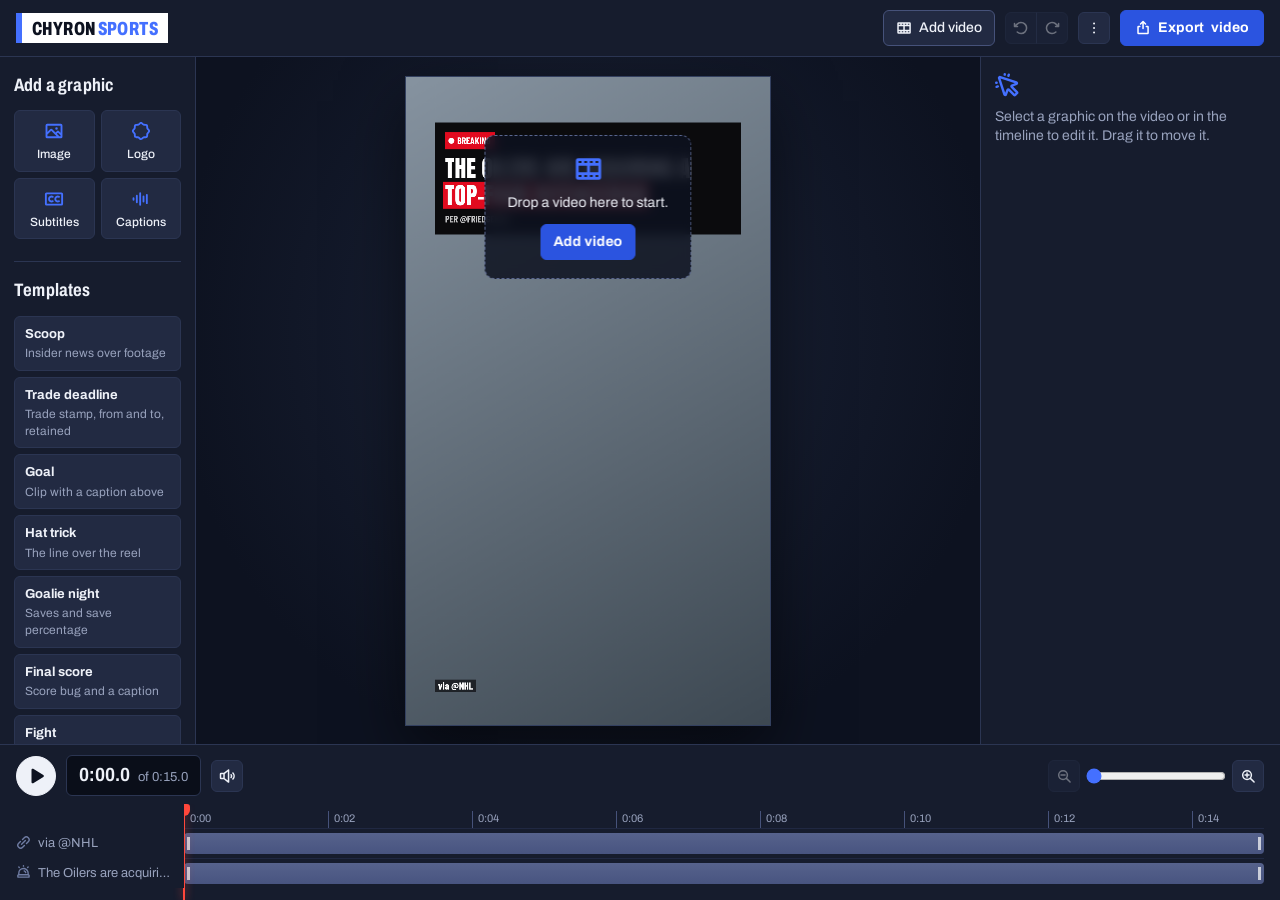
==== commit 6428d6b7: "Tune Chyron Sports to hockey: hockey samples and templates Scores, stats, insiders, players and team" ====
--- a/sports.html
+++ b/sports.html
@@ -79,20 +79,20 @@
     <div id="templates" class="templates"></div>
 
     <h2>Sports graphics</h2>
-    <button data-add="scoop"><span class="thumb t-scoop"><i><em></em>Breaking</i><b>Durant traded to <em>Houston</em></b></span>Scoop card</button>
-    <button data-add="score"><span class="thumb t-score"><b><i></i>LAL 102<i class="t2"></i>BOS 99<em>Q4 2:13</em></b></span>Score bug</button>
-    <button data-add="stat"><span class="thumb t-stat"><b>50<small>PTS</small></b><b>12<small>REB</small></b><b>9<small>AST</small></b></span>Stat card</button>
-    <button data-add="deal"><span class="thumb t-deal"><i>Here we go</i><b>Kylian Mbappé</b><small>PSG → Real Madrid</small></span>Trade or transfer</button>
-    <button data-add="stamp"><span class="thumb t-stamp"><b>Here we go</b></span>Stamp</button>
+    <button data-add="scoop"><span class="thumb t-scoop"><i><em></em>Breaking</i><b>Oilers land a <em>top-four D</em></b></span>Scoop card</button>
+    <button data-add="score"><span class="thumb t-score"><b><i></i>EDM 3<i class="t2"></i>FLA 2<em>P3 4:12</em></b></span>Score bug</button>
+    <button data-add="stat"><span class="thumb t-stat"><b>3<small>G</small></b><b>1<small>A</small></b><b>7<small>SOG</small></b></span>Stat card</button>
+    <button data-add="deal"><span class="thumb t-deal"><i>Trade</i><b>Mikko Rantanen</b><small>COL → CAR</small></span>Trade or transfer</button>
+    <button data-add="stamp"><span class="thumb t-stamp"><b>Goal</b></span>Stamp</button>
     <button data-add="breaking" class="keep"><span class="thumb t-breaking"><b>Breaking</b></span>Breaking tag</button>
-    <button data-add="caption"><span class="thumb t-caption"><b>He really did <em>that</em></b></span>Top caption</button>
-    <button data-add="take" class="keep"><span class="thumb t-take"><b>Not a <em>top five</em> player</b></span>Hot take</button>
-    <button data-add="situation" class="keep"><span class="thumb t-situation"><b><em></em>Q4 · 0:03 · Down 2</b></span>Game situation</button>
-    <button data-add="status" class="keep"><span class="thumb t-breaking"><b>Out · Hamstring</b></span>Status tag</button>
-    <button data-add="player"><span class="thumb t-player"><b>#23 LeBron James</b><i>Lakers · Forward</i></span>Player name bar</button>
-    <button data-add="host" class="keep"><span class="thumb t-lower"><b>Stephen A. Smith</b><i><em>//</em> First Take</i></span>Show name bar</button>
+    <button data-add="caption"><span class="thumb t-caption"><b>Coast to <em>coast</em></b></span>Top caption</button>
+    <button data-add="take" class="keep"><span class="thumb t-take"><b>Ban the <em>shootout</em></b></span>Hot take</button>
+    <button data-add="situation" class="keep"><span class="thumb t-situation"><b><em></em>P3 · 0:48 · Empty net</b></span>Game situation</button>
+    <button data-add="status" class="keep"><span class="thumb t-breaking"><b>Out · Upper body</b></span>Status tag</button>
+    <button data-add="player"><span class="thumb t-player"><b>#97 Connor McDavid</b><i>Oilers · Center</i></span>Player name bar</button>
+    <button data-add="host" class="keep"><span class="thumb t-lower"><b>Elliotte Friedman</b><i><em>//</em> 32 Thoughts</i></span>Show name bar</button>
     <button data-add="poll" class="keep"><span class="thumb t-poll"><b>Agree or disagree?</b></span>Poll prompt</button>
-    <button data-add="via" class="keep"><span class="thumb t-credit"><b>via @NBA</b></span>Clip credit</button>
+    <button data-add="via" class="keep"><span class="thumb t-credit"><b>via @NHL</b></span>Clip credit</button>
 
     <h2>News graphics</h2>
     <button data-add="headline" class="keep"><span class="thumb t-headline"><b>Council caps</b><b>rent hikes</b></span>Headline</button>
@@ -165,7 +165,7 @@
         <small data-for="lines quote text scoop deal">Put *asterisks* around words to highlight them.</small></label>
       <button type="button" id="markWord" class="mark" data-group="text" data-for="lines quote text scoop deal" title="Highlight the selected word" aria-label="Highlight the selected word"><svg class="ic" aria-hidden="true"><use href="#i-marker"/></svg><span class="w">Highlight selected word</span></button>
       <label class="f" data-group="text" data-for="scoop deal"><span>Tag</span><input data-k="tag" type="text" list="tagIdeas"></label>
-      <datalist id="tagIdeas"><option>Breaking</option><option>Report</option><option>Sources</option><option>Official</option><option>Here we go</option><option>Trade</option><option>Done deal</option><option>Rumor</option></datalist>
+      <datalist id="tagIdeas"><option>Breaking</option><option>Report</option><option>Sources</option><option>Official</option><option>Trade</option><option>Signing</option><option>Extension</option><option>Waivers</option><option>Injury</option><option>Rumor</option></datalist>
       <label class="f" data-group="text" data-for="lower quote score stat scoop deal"><span id="subLabel">Title</span><input data-k="sub" type="text"></label>
       <label class="f" data-group="text" data-for="deal"><span>Terms</span><input data-k="note" type="text"></label>
       <label class="f" data-group="text" data-subs="only">Background
--- a/style.css
+++ b/style.css
@@ -198,8 +198,8 @@
 .t-scoop b { padding: 3px 5px; background: var(--b-dark); color: var(--b-light); font: 400 11px var(--b-head), sans-serif; text-transform: uppercase; }
 .t-scoop b em { padding: 0 2px; background: var(--b-extra); color: #fff; }
 .t-score b { display: flex; align-items: center; gap: 4px; padding-right: 0; background: var(--b-dark); color: var(--b-light); font: 400 11px/22px var(--b-head), sans-serif; }
-.t-score b i { width: 3px; height: 22px; background: #552583; }
-.t-score b i.t2 { margin-left: 3px; background: #007a33; }
+.t-score b i { width: 3px; height: 22px; background: #ff4c00; }
+.t-score b i.t2 { margin-left: 3px; background: #c8102e; }
 .t-score b em { padding: 0 5px; margin-left: 4px; background: var(--b-accent); color: var(--b-dark); font: 700 9px/22px var(--b-body), sans-serif; }
 .t-stat { flex-direction: row; align-items: center; justify-content: center; gap: 0; }
 .t-stat b { display: flex; flex-direction: column; align-items: center; padding: 3px 7px; background: var(--b-dark); color: var(--b-light); font: 400 17px var(--b-head), sans-serif; }
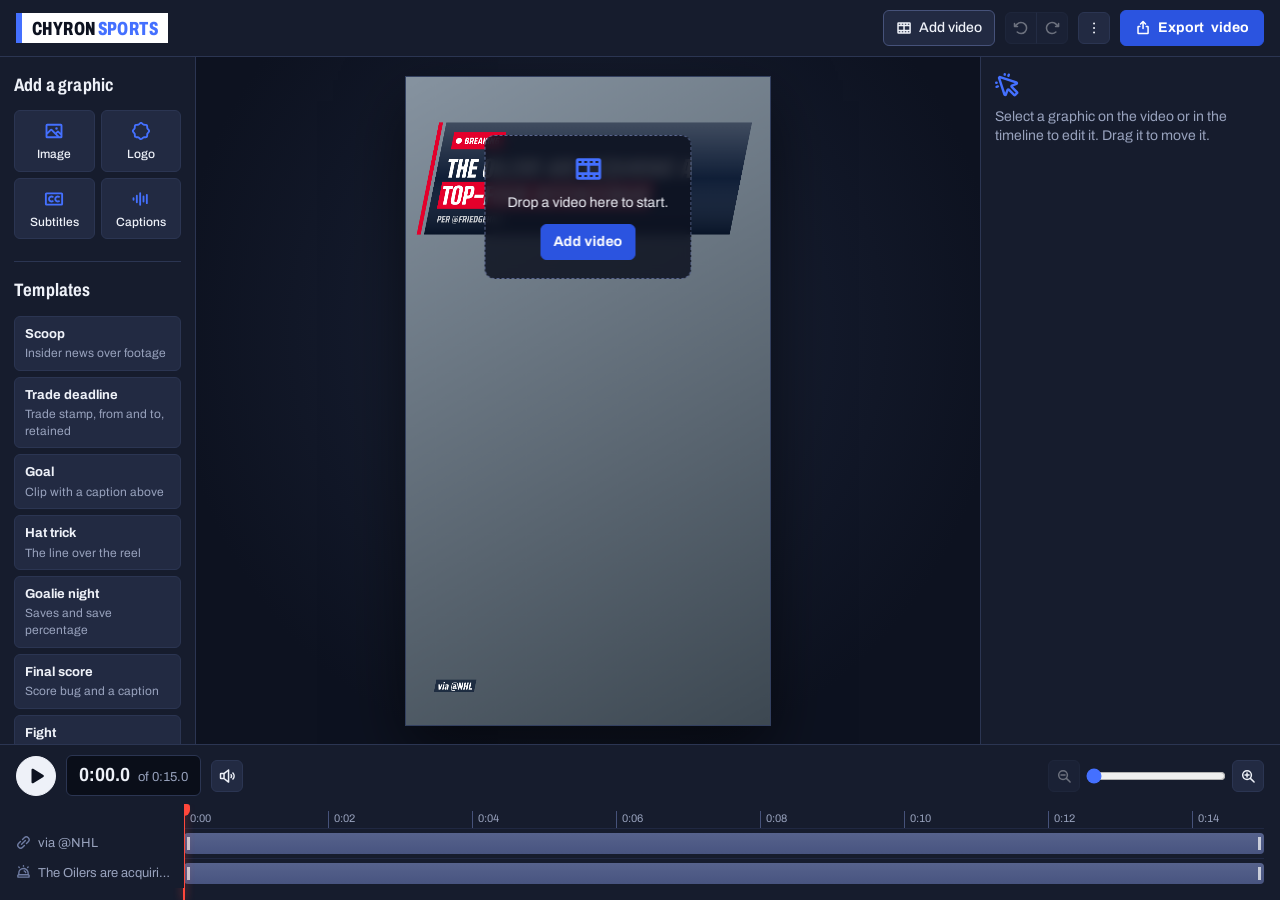
==== commit 0a4a7ea7: "Give Chyron Sports its own broadcast look Sports graphics lean forward (Slant), with a gloss on thei" ====
--- a/sports.html
+++ b/sports.html
@@ -7,7 +7,7 @@
 <title>Chyron Sports — sports graphics for video</title>
 <link rel="preconnect" href="https://fonts.googleapis.com">
 <link rel="preconnect" href="https://fonts.gstatic.com" crossorigin>
-<link href="https://fonts.googleapis.com/css2?family=Anton&family=Archivo:wdth,wght@62..125,400..800&family=Barlow+Condensed:wght@700&family=Inter+Tight:wght@800&family=Space+Mono:wght@700&family=Newsreader:opsz,wght@6..72,600&family=Oswald:wght@700&display=swap" rel="stylesheet">
+<link href="https://fonts.googleapis.com/css2?family=Anton&family=Archivo:wdth,wght@62..125,400..800&family=Barlow+Condensed:wght@700&family=Inter+Tight:wght@800&family=Space+Mono:wght@700&family=Big+Shoulders+Display:wght@900&family=Saira+Condensed:wght@700&family=Newsreader:opsz,wght@6..72,600&family=Oswald:wght@700&display=swap" rel="stylesheet">
 <link rel="stylesheet" href="style.css">
 <link rel="manifest" href="sports.webmanifest">
 <link rel="icon" href="icons/sports-192.png">
@@ -232,6 +232,9 @@
       </div>
       <label class="check caps" data-group="style" data-for="lines lower quote text score stat scoop deal stamp" title="All capitals"><input data-k="upper" type="checkbox"> <span class="w">All capitals</span><b class="caps-ic" aria-hidden="true">AA</b></label>
       <label class="check" data-group="style" data-for="lines"><input data-k="dot" type="checkbox"> Dot before the text</label>
+      <label class="f cued" data-group="style" data-for="lines lower quote text score stat scoop deal stamp"><span class="w">Slant</span><svg class="ic fi" aria-hidden="true"><use href="#i-deal"/></svg><input data-k="slant" type="range" min="0" max="0.4" step="0.02" aria-label="Slant"></label>
+      <label class="check" data-group="style" data-for="lines lower quote text score stat scoop deal stamp"><input data-k="sheen" type="checkbox"> Sheen on the boxes</label>
+      <label class="check" data-group="style" data-for="lines lower quote text score stat scoop deal"><input data-k="stripe" type="checkbox"> Stripe in front</label>
 
       <div class="f" data-group="color" data-for="lines lower quote text solid score stat scoop deal stamp"><span class="w">Colors</span>
         <div class="looks" id="looks" data-for="lines lower quote text solid score stat scoop deal stamp"></div>
@@ -239,6 +242,7 @@
           <label data-for="lines lower quote text score stat scoop deal stamp" title="Text color"><span>Text</span><input data-k="color" type="color"></label>
           <label data-for="lines lower quote solid score stat scoop deal stamp" title="Box color"><span>Box</span><input data-k="bg" type="color"></label>
           <label data-for="lines lower quote text score stat scoop deal" title="Highlight color"><span id="accentLabel">Highlight</span><input data-k="accent" type="color"></label>
+          <label data-for="lines lower quote text score stat scoop deal" title="Stripe color"><span>Stripe</span><input data-k="stripeColor" type="color"></label>
           <label data-for="score" title="First team's color"><span>Team 1</span><input data-k="team1" type="color"></label>
           <label data-for="score" title="Second team's color"><span>Team 2</span><input data-k="team2" type="color"></label>
         </div>
--- a/style.css
+++ b/style.css
@@ -223,6 +223,19 @@
 .t-player i { padding: 2px 5px; margin-left: 3px; background: var(--b-accent); color: var(--b-dark); font: 700 8px var(--b-body), sans-serif; text-transform: uppercase; }
 .t-poll { align-items: center; justify-content: flex-end; padding-bottom: 7px; }
 .t-poll b { padding: 3px 6px; background: var(--b-accent); color: var(--b-dark); font: 400 11px var(--b-head), sans-serif; text-transform: uppercase; }
+
+/* Chyron Sports' broadcast look in the previews: leaning shapes, a gloss, and a red stripe in front. */
+[data-edition="sports"] .thumb:is(.t-scoop, .t-score, .t-stat, .t-deal, .t-breaking, .t-caption, .t-take, .t-situation, .t-player, .t-poll, .t-lower, .t-credit) > * { transform: skewX(-11deg); }
+[data-edition="sports"] .thumb:is(.t-scoop, .t-score, .t-stat, .t-deal, .t-take, .t-situation, .t-player, .t-caption, .t-poll, .t-lower) { padding-left: 18px; }
+[data-edition="sports"] .thumb:is(.t-score, .t-take, .t-situation, .t-caption, .t-poll) b,
+[data-edition="sports"] :is(.t-scoop, .t-deal, .t-player, .t-lower) > b { box-shadow: -6px 0 0 -2px var(--b-extra); background-image: linear-gradient(rgba(255, 255, 255, 0.2), rgba(255, 255, 255, 0) 50%, rgba(0, 0, 0, 0.2)); }
+[data-edition="sports"] .t-caption b { border-radius: 0; background-color: var(--b-light); color: var(--b-dark); font: 400 13px var(--b-head), sans-serif; text-transform: uppercase; }
+[data-edition="sports"] .t-caption b em { padding: 0 2px; background: var(--b-accent); color: var(--b-dark); }
+[data-edition="sports"] .t-stamp b { border: 2px solid #fff; border-radius: 3px; background: var(--b-extra); color: #fff; }
+[data-edition="sports"] .t-lower b { background: var(--b-main); color: #fff; }
+[data-edition="sports"] .t-lower i { background: var(--b-dark); }
+[data-edition="sports"] .t-lower i em { display: none; }
+[data-edition="sports"] .t-poll b, [data-edition="sports"] .t-take b em, [data-edition="sports"] .t-player i { color: var(--b-dark); }
 
 /* Templates: one tap swaps in a set of graphics for a kind of video. */
 .templates { display: grid; grid-template-columns: minmax(0, 1fr); gap: 6px; margin-bottom: 8px; }
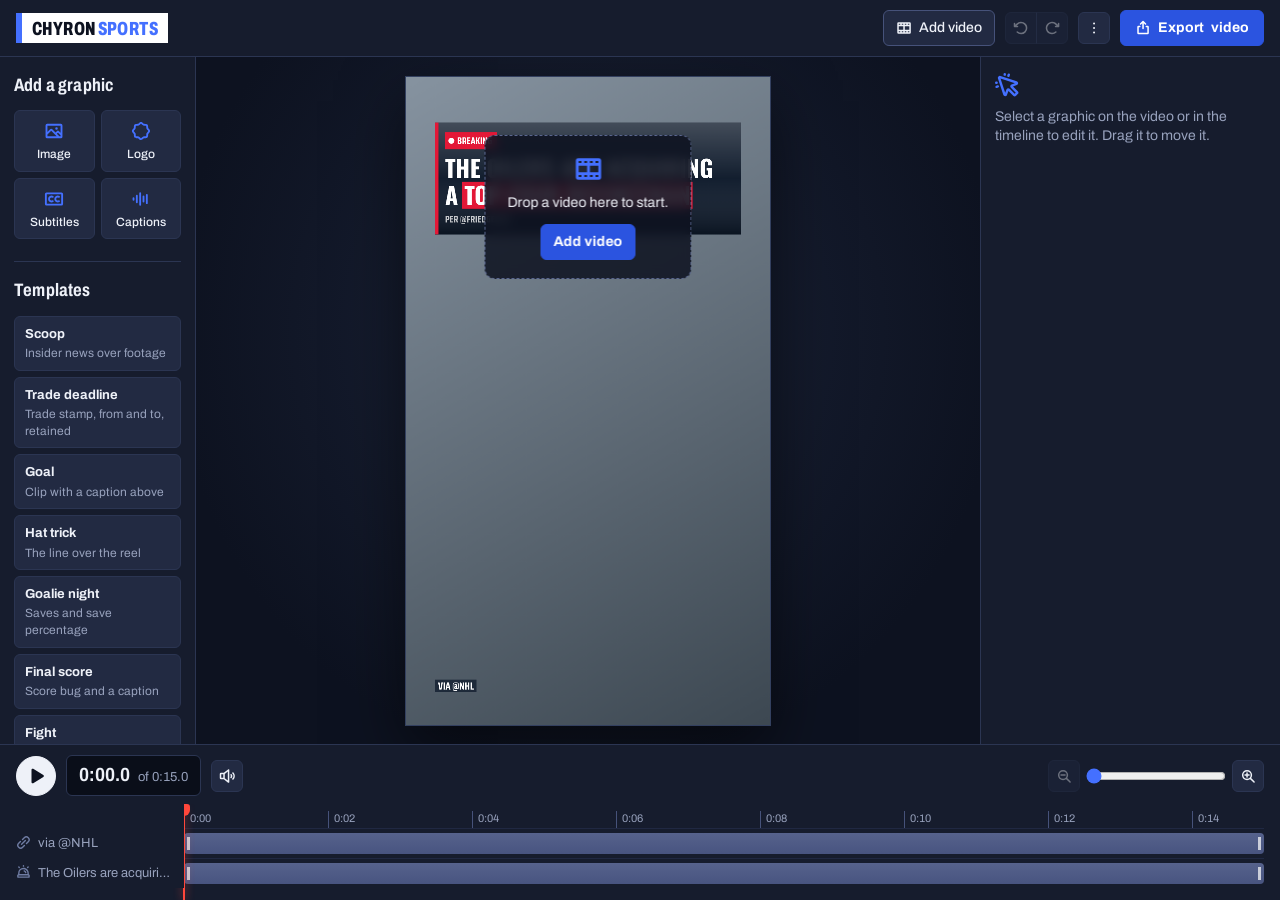
==== commit 492ff81a: "Chyron Sports looks: Broadcast, Slapshot and Ice Replaces the loose stripe with accents that belong " ====
--- a/sports.html
+++ b/sports.html
@@ -234,7 +234,11 @@
       <label class="check" data-group="style" data-for="lines"><input data-k="dot" type="checkbox"> Dot before the text</label>
       <label class="f cued" data-group="style" data-for="lines lower quote text score stat scoop deal stamp"><span class="w">Slant</span><svg class="ic fi" aria-hidden="true"><use href="#i-deal"/></svg><input data-k="slant" type="range" min="0" max="0.4" step="0.02" aria-label="Slant"></label>
       <label class="check" data-group="style" data-for="lines lower quote text score stat scoop deal stamp"><input data-k="sheen" type="checkbox"> Sheen on the boxes</label>
-      <label class="check" data-group="style" data-for="lines lower quote text score stat scoop deal"><input data-k="stripe" type="checkbox"> Stripe in front</label>
+      <label class="f" data-group="style" data-for="lines lower quote text score stat scoop deal"><span class="w">Edge</span><select data-k="edge" aria-label="Edge">
+        <option value="">None</option>
+        <option value="left">Along the leading side</option>
+        <option value="top">Along the top</option>
+      </select></label>
 
       <div class="f" data-group="color" data-for="lines lower quote text solid score stat scoop deal stamp"><span class="w">Colors</span>
         <div class="looks" id="looks" data-for="lines lower quote text solid score stat scoop deal stamp"></div>
@@ -242,7 +246,7 @@
           <label data-for="lines lower quote text score stat scoop deal stamp" title="Text color"><span>Text</span><input data-k="color" type="color"></label>
           <label data-for="lines lower quote solid score stat scoop deal stamp" title="Box color"><span>Box</span><input data-k="bg" type="color"></label>
           <label data-for="lines lower quote text score stat scoop deal" title="Highlight color"><span id="accentLabel">Highlight</span><input data-k="accent" type="color"></label>
-          <label data-for="lines lower quote text score stat scoop deal" title="Stripe color"><span>Stripe</span><input data-k="stripeColor" type="color"></label>
+          <label data-for="lines lower quote text score stat scoop deal" title="Edge color"><span>Edge</span><input data-k="edgeColor" type="color"></label>
           <label data-for="score" title="First team's color"><span>Team 1</span><input data-k="team1" type="color"></label>
           <label data-for="score" title="Second team's color"><span>Team 2</span><input data-k="team2" type="color"></label>
         </div>
@@ -373,6 +377,10 @@
   <button type="button" id="brandClose" class="icon dlg-close" aria-label="Close brand kit"><svg class="ic" aria-hidden="true"><use href="#i-x"/></svg></button>
   <h2>Brand kit</h2>
   <p class="hint">New graphics start with these. Changing a color or typeface here also updates the graphics that use it.</p>
+  <div class="f">Look
+    <div class="look-pick" id="lookPick"></div>
+    <small>Choosing a look sets the colors and typefaces below and restyles the sports graphics.</small>
+  </div>
   <div class="f">Colors
     <div class="colors">
       <label>Dark<input data-b="dark" type="color"></label>
--- a/style.css
+++ b/style.css
@@ -224,18 +224,44 @@
 .t-poll { align-items: center; justify-content: flex-end; padding-bottom: 7px; }
 .t-poll b { padding: 3px 6px; background: var(--b-accent); color: var(--b-dark); font: 400 11px var(--b-head), sans-serif; text-transform: uppercase; }
 
-/* Chyron Sports' broadcast look in the previews: leaning shapes, a gloss, and a red stripe in front. */
-[data-edition="sports"] .thumb:is(.t-scoop, .t-score, .t-stat, .t-deal, .t-breaking, .t-caption, .t-take, .t-situation, .t-player, .t-poll, .t-lower, .t-credit) > * { transform: skewX(-11deg); }
-[data-edition="sports"] .thumb:is(.t-scoop, .t-score, .t-stat, .t-deal, .t-take, .t-situation, .t-player, .t-caption, .t-poll, .t-lower) { padding-left: 18px; }
-[data-edition="sports"] .thumb:is(.t-score, .t-take, .t-situation, .t-caption, .t-poll) b,
-[data-edition="sports"] :is(.t-scoop, .t-deal, .t-player, .t-lower) > b { box-shadow: -6px 0 0 -2px var(--b-extra); background-image: linear-gradient(rgba(255, 255, 255, 0.2), rgba(255, 255, 255, 0) 50%, rgba(0, 0, 0, 0.2)); }
-[data-edition="sports"] .t-caption b { border-radius: 0; background-color: var(--b-light); color: var(--b-dark); font: 400 13px var(--b-head), sans-serif; text-transform: uppercase; }
-[data-edition="sports"] .t-caption b em { padding: 0 2px; background: var(--b-accent); color: var(--b-dark); }
-[data-edition="sports"] .t-stamp b { border: 2px solid #fff; border-radius: 3px; background: var(--b-extra); color: #fff; }
-[data-edition="sports"] .t-lower b { background: var(--b-main); color: #fff; }
-[data-edition="sports"] .t-lower i { background: var(--b-dark); }
-[data-edition="sports"] .t-lower i em { display: none; }
-[data-edition="sports"] .t-poll b, [data-edition="sports"] .t-take b em, [data-edition="sports"] .t-player i { color: var(--b-dark); }
+/* Chyron Sports previews follow the chosen look (renderBrand sets data-look on the page). */
+[data-look] .t-caption b { border-radius: 0; background: var(--b-light); color: var(--b-dark); font: 400 13px var(--b-head), sans-serif; text-transform: uppercase; }
+[data-look] .t-caption b em { padding: 0 2px; background: var(--b-accent); color: var(--b-light); }
+[data-look] .t-lower b { background: var(--b-main); color: #fff; }
+[data-look] .t-lower i { background: var(--b-light); color: var(--b-dark); }
+[data-look] .t-lower i em { display: none; }
+[data-look] .t-player b { border-left-color: var(--b-accent); }
+[data-look] .t-player i, [data-look] .t-deal i { background: var(--b-accent); color: #fff; }
+[data-look] .t-take b em, [data-look] .t-scoop b em { background: var(--b-accent); color: #fff; }
+[data-look] .t-stat small, [data-look] .t-deal small { color: var(--b-light); }
+[data-look] .t-poll b { background: var(--b-light); color: var(--b-dark); }
+/* Broadcast: a red band inside the leading edge of each box. */
+[data-look="broadcast"] :is(.t-scoop, .t-deal, .t-take, .t-situation, .t-caption, .t-poll) b { box-shadow: inset 4px 0 0 var(--b-accent); padding-left: 9px; }
+[data-look="broadcast"] .t-stamp b { border: 0; border-radius: 0; background: var(--b-accent); color: #fff; transform: none; }
+/* Slapshot: everything leans, with the band in goal-light red. */
+[data-look="slapshot"] .thumb:is(.t-scoop, .t-score, .t-stat, .t-deal, .t-breaking, .t-caption, .t-take, .t-situation, .t-player, .t-poll, .t-lower, .t-credit) > * { transform: skewX(-11deg); }
+[data-look="slapshot"] :is(.t-scoop, .t-deal, .t-take, .t-situation, .t-caption) b { box-shadow: inset 4px 0 0 var(--b-extra); padding-left: 9px; }
+[data-look="slapshot"] :is(.t-take, .t-scoop) b em, [data-look="slapshot"] .t-caption b em, [data-look="slapshot"] .t-poll b { background: var(--b-accent); color: var(--b-dark); }
+[data-look="slapshot"] .t-stamp b { border: 2px solid #fff; border-radius: 3px; background: var(--b-extra); color: #fff; }
+/* Ice: light rounded panels in sentence case. */
+[data-look="ice"] :is(.t-scoop, .t-score, .t-stat, .t-deal, .t-take, .t-situation, .t-caption, .t-player, .t-lower, .t-credit) :is(b, small) { background: var(--b-light); color: var(--b-dark); border-radius: 3px; }
+[data-look="ice"] :is(.t-scoop, .t-take, .t-caption, .t-deal) b { text-transform: none; font-family: var(--b-head), sans-serif; font-weight: 800; }
+[data-look="ice"] :is(.t-take, .t-scoop, .t-caption) b em { background: none; color: var(--b-accent); }
+[data-look="ice"] .t-scoop b, [data-look="ice"] .t-deal b { box-shadow: inset 0 3px 0 var(--b-accent); }
+[data-look="ice"] .t-stamp b { background: var(--b-light); color: var(--b-accent); border-color: var(--b-accent); transform: none; }
+[data-look="ice"] .t-stat small, [data-look="ice"] .t-deal small { color: var(--b-accent); }
+[data-look="ice"] .t-lower b, [data-look="ice"] .t-player b { background: var(--b-light); color: var(--b-dark); }
+
+/* The look picker in Chyron Sports' brand kit. */
+.look-pick { display: grid; grid-template-columns: repeat(3, minmax(0, 1fr)); gap: 6px; margin-top: 6px; }
+.look-pick button { display: flex; flex-direction: column; align-items: flex-start; gap: 3px; padding: 8px; text-align: left; }
+.look-pick button[aria-pressed="true"] { border-color: var(--signal); box-shadow: 0 0 0 1px var(--signal); }
+.look-pick b { padding: 2px 8px; font-size: 16px; font-weight: 800; }
+.look-broadcast b { border-left: 4px solid; }
+.look-slapshot b { border-left: 4px solid; font-style: italic; transform: skewX(-11deg); }
+.look-ice b { border-top: 3px solid; border-radius: 4px; }
+.look-pick span { font-size: 13px; font-weight: 700; }
+.look-pick small { font-size: 11px; color: var(--muted); line-height: 1.3; }
 
 /* Templates: one tap swaps in a set of graphics for a kind of video. */
 .templates { display: grid; grid-template-columns: minmax(0, 1fr); gap: 6px; margin-bottom: 8px; }
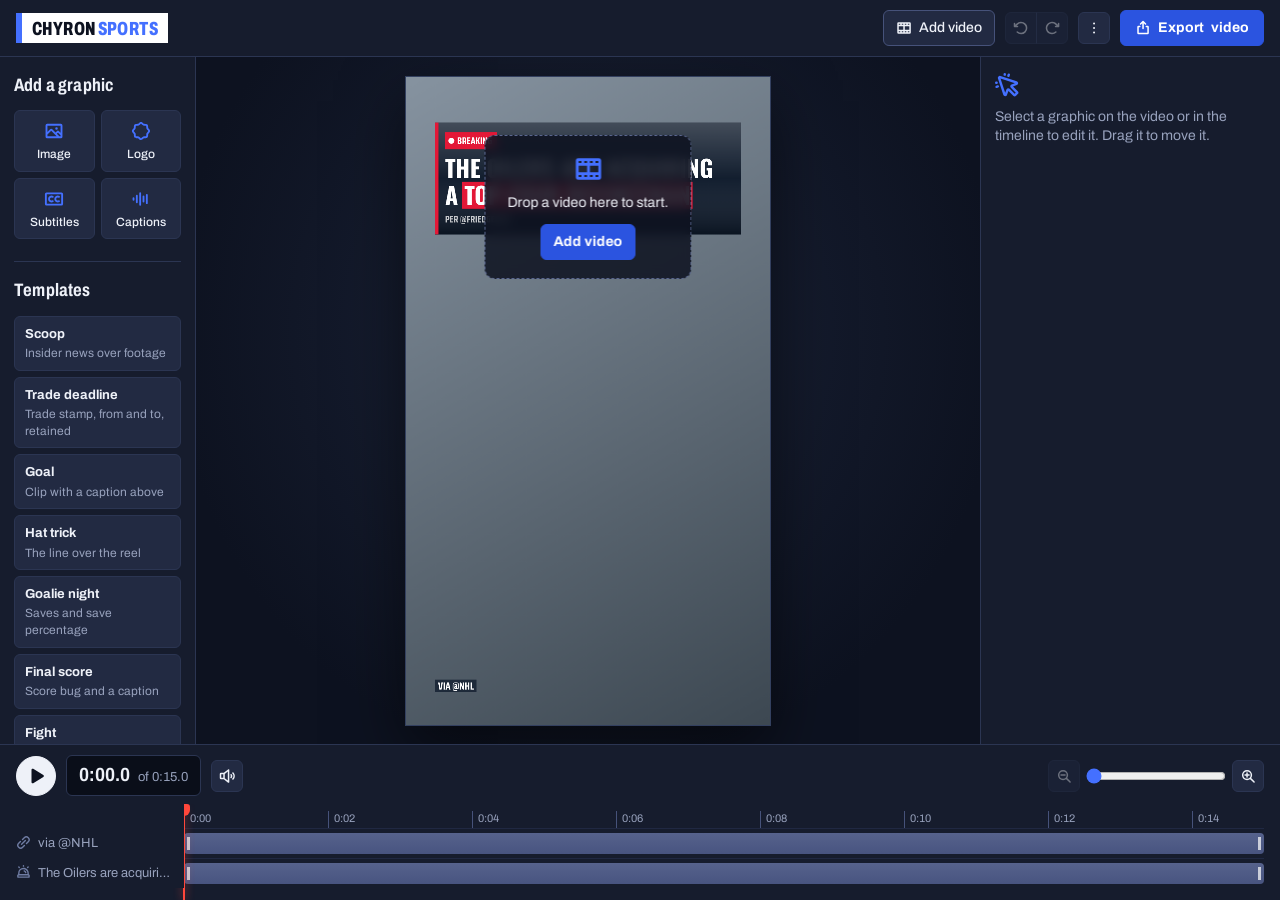
==== commit 7207bd7d: "Scoreboard look: LED type for big numbers only, mono for the rest Sentences, names and tags are set " ====
--- a/sports.html
+++ b/sports.html
@@ -7,7 +7,7 @@
 <title>Chyron Sports — sports graphics for video</title>
 <link rel="preconnect" href="https://fonts.googleapis.com">
 <link rel="preconnect" href="https://fonts.gstatic.com" crossorigin>
-<link href="https://fonts.googleapis.com/css2?family=Anton&family=Archivo:wdth,wght@62..125,400..800&family=Barlow+Condensed:wght@700&family=Inter+Tight:wght@800&family=Space+Mono:wght@700&family=Big+Shoulders+Display:wght@900&family=Saira+Condensed:wght@700&family=Newsreader:opsz,wght@6..72,600&family=Oswald:wght@700&display=swap" rel="stylesheet">
+<link href="https://fonts.googleapis.com/css2?family=Anton&family=Archivo:wdth,wght@62..125,400..800&family=Barlow+Condensed:wght@700&family=Inter+Tight:wght@800&family=Space+Mono:wght@700&family=Big+Shoulders+Display:wght@900&family=Saira+Condensed:wght@700&family=Doto:wght@900&family=JetBrains+Mono:wght@800&family=Newsreader:opsz,wght@6..72,600&family=Oswald:wght@700&display=swap" rel="stylesheet">
 <link rel="stylesheet" href="style.css">
 <link rel="manifest" href="sports.webmanifest">
 <link rel="icon" href="icons/sports-192.png">
@@ -234,6 +234,8 @@
       <label class="check" data-group="style" data-for="lines"><input data-k="dot" type="checkbox"> Dot before the text</label>
       <label class="f cued" data-group="style" data-for="lines lower quote text score stat scoop deal stamp"><span class="w">Slant</span><svg class="ic fi" aria-hidden="true"><use href="#i-deal"/></svg><input data-k="slant" type="range" min="0" max="0.4" step="0.02" aria-label="Slant"></label>
       <label class="check" data-group="style" data-for="lines lower quote text score stat scoop deal stamp"><input data-k="sheen" type="checkbox"> Sheen on the boxes</label>
+      <label class="check" data-group="style" data-for="lines lower quote text score stat scoop deal stamp"><input data-k="led" type="checkbox"> LED dots on the boxes</label>
+      <label class="check" data-group="style" data-for="lines lower quote text score stat scoop deal stamp"><input data-k="glow" type="checkbox"> Glowing letters</label>
       <label class="f" data-group="style" data-for="lines lower quote text score stat scoop deal"><span class="w">Edge</span><select data-k="edge" aria-label="Edge">
         <option value="">None</option>
         <option value="left">Along the leading side</option>
--- a/style.css
+++ b/style.css
@@ -252,14 +252,21 @@
 [data-look="ice"] .t-stat small, [data-look="ice"] .t-deal small { color: var(--b-accent); }
 [data-look="ice"] .t-lower b, [data-look="ice"] .t-player b { background: var(--b-light); color: var(--b-dark); }
 
+[data-look="jumbotron"] .thumb > * { text-shadow: 0 0 5px currentColor; }
+[data-look="jumbotron"] :is(.t-caption, .t-poll) b { background: var(--b-dark); color: var(--b-light); }
+[data-look="jumbotron"] :is(.t-take, .t-scoop, .t-caption) b em { background: none; color: var(--b-accent); }
+[data-look="jumbotron"] .t-stamp b { border: 0; border-radius: 0; background: var(--b-dark); color: var(--b-extra); transform: none; }
+[data-look="jumbotron"] .t-poll b { background: var(--b-accent); color: var(--b-dark); text-shadow: none; }
+
 /* The look picker in Chyron Sports' brand kit. */
-.look-pick { display: grid; grid-template-columns: repeat(3, minmax(0, 1fr)); gap: 6px; margin-top: 6px; }
+.look-pick { display: grid; grid-template-columns: repeat(2, minmax(0, 1fr)); gap: 6px; margin-top: 6px; }
 .look-pick button { display: flex; flex-direction: column; align-items: flex-start; gap: 3px; padding: 8px; text-align: left; }
 .look-pick button[aria-pressed="true"] { border-color: var(--signal); box-shadow: 0 0 0 1px var(--signal); }
 .look-pick b { padding: 2px 8px; font-size: 16px; font-weight: 800; }
 .look-broadcast b { border-left: 4px solid; }
 .look-slapshot b { border-left: 4px solid; font-style: italic; transform: skewX(-11deg); }
 .look-ice b { border-top: 3px solid; border-radius: 4px; }
+.look-jumbotron b { background-image: radial-gradient(rgba(255,255,255,.1) 30%, transparent 32%) !important; background-size: 4px 4px; text-shadow: 0 0 6px currentColor; }
 .look-pick span { font-size: 13px; font-weight: 700; }
 .look-pick small { font-size: 11px; color: var(--muted); line-height: 1.3; }
 
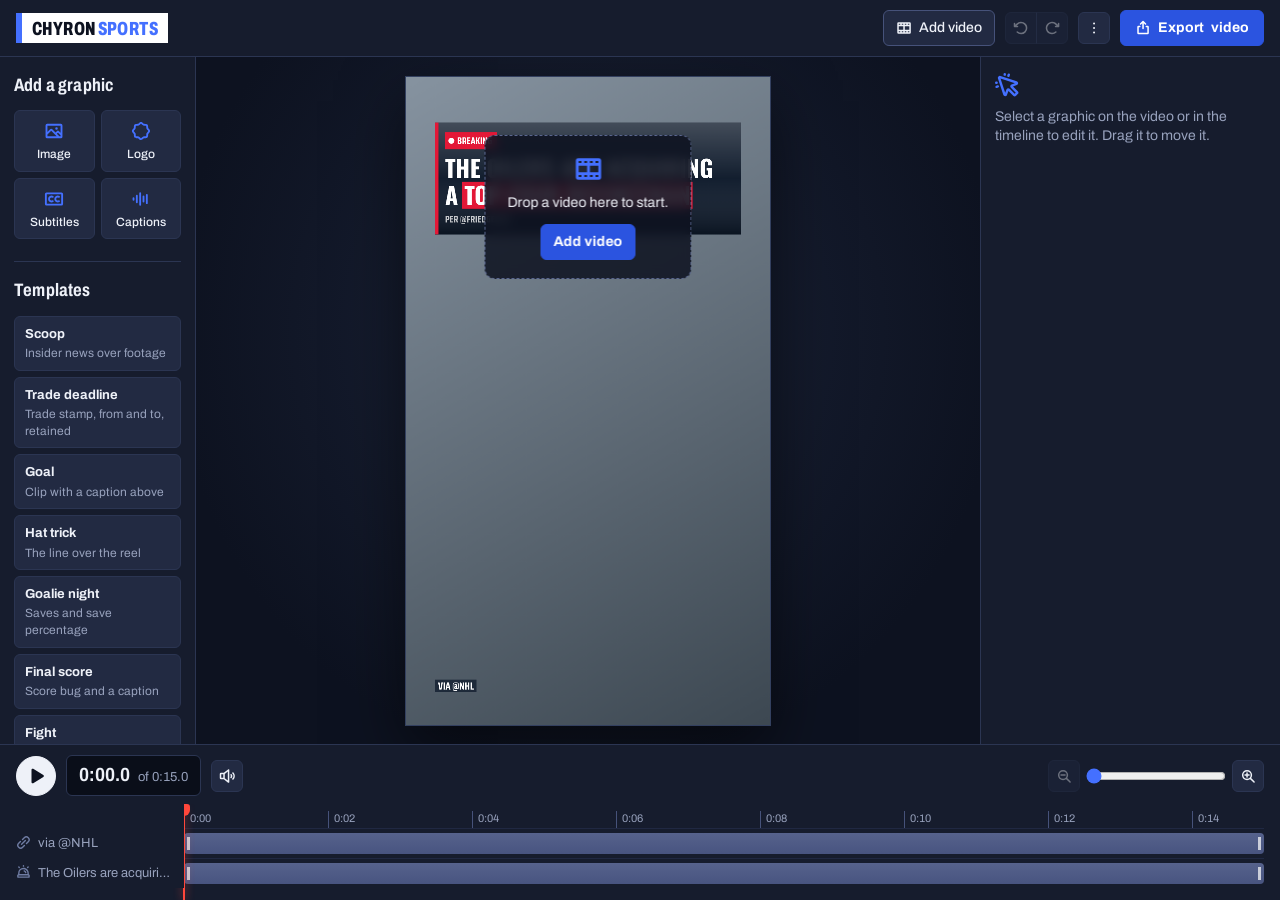
==== commit ebb55c38: "Scoreboard look: LED only for scores and stat numbers, the rest set like code Teams, scores and big " ====
--- a/sports.html
+++ b/sports.html
@@ -236,6 +236,9 @@
       <label class="check" data-group="style" data-for="lines lower quote text score stat scoop deal stamp"><input data-k="sheen" type="checkbox"> Sheen on the boxes</label>
       <label class="check" data-group="style" data-for="lines lower quote text score stat scoop deal stamp"><input data-k="led" type="checkbox"> LED dots on the boxes</label>
       <label class="check" data-group="style" data-for="lines lower quote text score stat scoop deal stamp"><input data-k="glow" type="checkbox"> Glowing letters</label>
+      <label class="f" data-group="style" data-for="lines lower scoop deal stamp"><span>Before</span><input data-k="pre" type="text" placeholder="> or [" aria-label="Text before"></label>
+      <label class="f" data-group="style" data-for="lines lower scoop deal stamp"><span>After</span><input data-k="post" type="text" placeholder="]" aria-label="Text after"></label>
+      <label class="check" data-group="style" data-for="lines lower scoop deal"><input data-k="caret" type="checkbox"> Blinking caret at the end</label>
       <label class="f" data-group="style" data-for="lines lower quote text score stat scoop deal"><span class="w">Edge</span><select data-k="edge" aria-label="Edge">
         <option value="">None</option>
         <option value="left">Along the leading side</option>
